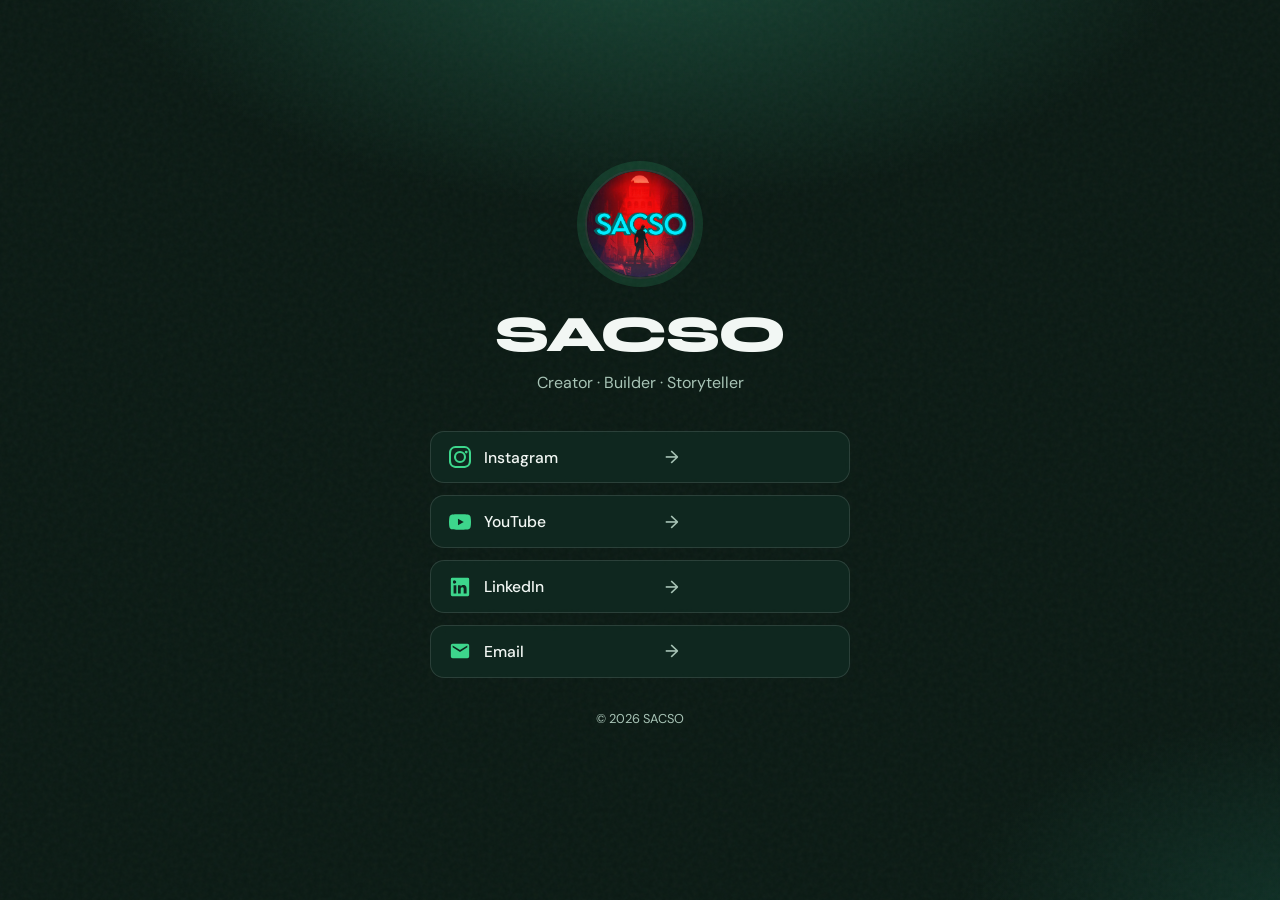
==== index.html @ a1f23314 "Initial commit" ====
<!DOCTYPE html>
<html lang="en">
<head>
  <meta charset="UTF-8" />
  <meta name="viewport" content="width=device-width, initial-scale=1.0, viewport-fit=cover" />
  <meta name="theme-color" content="#0b1a14" />
  <meta name="mobile-web-app-capable" content="yes" />
  <meta name="apple-mobile-web-app-status-bar-style" content="black-translucent" />
  <meta name="description" content="SACSO — official home. Connect on social media." />
  <title>SACSO</title>
  <link rel="icon" href="image/circle%20logo.png" type="image/png" />
  <link rel="apple-touch-icon" href="image/circle%20logo.png" />
  <link rel="preconnect" href="https://fonts.googleapis.com" />
  <link rel="preconnect" href="https://fonts.gstatic.com" crossorigin />
  <link href="https://fonts.googleapis.com/css2?family=Syne:wght@600;700;800&family=DM+Sans:wght@400;500&display=swap" rel="stylesheet" />
  <style>
    :root {
      --bg-deep: #0b1a14;
      --accent: #3dd68c;
      --accent-soft: rgba(61, 214, 140, 0.15);
      --text: #f2f7f4;
      --muted: #a8c4b6;
      --line: rgba(242, 247, 244, 0.12);
      --page-pad-x: clamp(1rem, 4vw, 1.5rem);
      --page-pad-y: clamp(1.25rem, 5vh, 2.5rem);
      --safe-top: env(safe-area-inset-top, 0px);
      --safe-bottom: env(safe-area-inset-bottom, 0px);
      --safe-left: env(safe-area-inset-left, 0px);
      --safe-right: env(safe-area-inset-right, 0px);
    }

    * {
      margin: 0;
      padding: 0;
      box-sizing: border-box;
      -webkit-tap-highlight-color: transparent;
    }

    html {
      -webkit-text-size-adjust: 100%;
      text-size-adjust: 100%;
    }

    body {
      min-height: 100vh;
      min-height: 100dvh;
      font-family: "DM Sans", sans-serif;
      color: var(--text);
      background:
        radial-gradient(ellipse 80% 60% at 50% -10%, #1a4d3a 0%, transparent 55%),
        radial-gradient(ellipse 50% 40% at 100% 100%, #0f2e24 0%, transparent 50%),
        var(--bg-deep);
      background-attachment: fixed;
      display: flex;
      align-items: center;
      justify-content: center;
      padding:
        calc(var(--page-pad-y) + var(--safe-top))
        calc(var(--page-pad-x) + var(--safe-right))
        calc(var(--page-pad-y) + var(--safe-bottom))
        calc(var(--page-pad-x) + var(--safe-left));
      overflow-x: hidden;
    }

    body::before {
      content: "";
      position: fixed;
      inset: 0;
      background-image: url("data:image/svg+xml,%3Csvg viewBox='0 0 200 200' xmlns='http://www.w3.org/2000/svg'%3E%3Cfilter id='n'%3E%3CfeTurbulence type='fractalNoise' baseFrequency='0.9' numOctaves='4' stitchTiles='stitch'/%3E%3C/filter%3E%3Crect width='100%25' height='100%25' filter='url(%23n)'/%3E%3C/svg%3E");
      opacity: 0.04;
      pointer-events: none;
      z-index: 0;
    }

    .page {
      position: relative;
      z-index: 1;
      width: min(420px, 100%);
      text-align: center;
    }

    .logo-wrap {
      margin-bottom: clamp(1rem, 3vw, 1.5rem);
      opacity: 0;
      animation: rise 0.8s ease forwards;
    }

    .logo {
      width: clamp(88px, 24vw, 110px);
      height: clamp(88px, 24vw, 110px);
      border-radius: 50%;
      object-fit: cover;
      border: 2px solid var(--line);
      box-shadow: 0 0 0 8px var(--accent-soft);
      transition: box-shadow 0.35s ease;
      will-change: transform;
    }

    .logo:hover {
      box-shadow: 0 0 0 12px var(--accent-soft);
    }

    .brand {
      font-family: "Syne", sans-serif;
      font-weight: 800;
      font-size: clamp(2.1rem, 9vw, 3.2rem);
      letter-spacing: -0.03em;
      line-height: 1.05;
      margin-bottom: 0.55rem;
      opacity: 0;
      animation: rise 0.8s ease 0.12s forwards;
    }

    .tagline {
      color: var(--muted);
      font-size: clamp(0.9rem, 3.5vw, 1rem);
      line-height: 1.5;
      margin-bottom: clamp(1.5rem, 4vw, 2.25rem);
      padding-inline: 0.25rem;
      opacity: 0;
      animation: rise 0.8s ease 0.22s forwards;
    }

    .links {
      display: flex;
      flex-direction: column;
      gap: clamp(0.65rem, 2vw, 0.75rem);
      width: 100%;
    }

    .link {
      display: flex;
      align-items: center;
      gap: 0.85rem;
      min-height: 52px;
      padding: 0.9rem 1.1rem;
      color: var(--text);
      text-decoration: none;
      border: 1px solid var(--line);
      border-radius: 14px;
      background: rgba(18, 53, 42, 0.45);
      backdrop-filter: blur(8px);
      -webkit-backdrop-filter: blur(8px);
      font-weight: 500;
      font-size: clamp(0.92rem, 3.6vw, 0.98rem);
      transition: border-color 0.25s ease, background 0.25s ease, transform 0.25s ease;
      opacity: 0;
      animation: rise 0.7s ease forwards;
      touch-action: manipulation;
    }

    .link:nth-child(1) { animation-delay: 0.32s; }
    .link:nth-child(2) { animation-delay: 0.4s; }
    .link:nth-child(3) { animation-delay: 0.48s; }
    .link:nth-child(4) { animation-delay: 0.56s; }

    .link:hover {
      border-color: var(--accent);
      background: rgba(61, 214, 140, 0.1);
      transform: translateY(-2px);
    }

    .link:active {
      border-color: var(--accent);
      background: rgba(61, 214, 140, 0.16);
      transform: scale(0.98);
    }

    .link:focus-visible {
      outline: 2px solid var(--accent);
      outline-offset: 3px;
    }

    .link svg {
      width: 22px;
      height: 22px;
      flex-shrink: 0;
      fill: var(--accent);
    }

    .link span {
      flex: 1;
      text-align: left;
    }

    .arrow {
      color: var(--muted);
      font-size: 1.1rem;
      transition: transform 0.25s ease, color 0.25s ease;
    }

    .link:hover .arrow {
      transform: translateX(4px);
      color: var(--accent);
    }

    .footer {
      margin-top: clamp(1.5rem, 4vw, 2rem);
      padding-bottom: 0.25rem;
      font-size: 0.8rem;
      color: var(--muted);
      opacity: 0;
      animation: rise 0.8s ease 0.85s forwards;
    }

    @keyframes rise {
      from {
        opacity: 0;
        transform: translateY(18px);
      }
      to {
        opacity: 1;
        transform: translateY(0);
      }
    }

    /* Phones & small tablets */
    @media (max-width: 480px) {
      body {
        align-items: flex-start;
        padding-top: calc(1.75rem + var(--safe-top));
      }

      .page {
        width: 100%;
        max-width: 100%;
        padding-bottom: 0.5rem;
      }

      .logo {
        box-shadow: 0 0 0 6px var(--accent-soft);
      }

      .link {
        min-height: 54px;
        padding: 1rem 1.05rem;
        border-radius: 16px;
        gap: 0.95rem;
      }

      .link svg {
        width: 24px;
        height: 24px;
      }
    }

    /* Very small screens */
    @media (max-width: 360px) {
      .brand {
        font-size: 2rem;
      }

      .link {
        padding: 0.9rem 0.95rem;
        font-size: 0.9rem;
      }
    }

    /* Short landscape phones */
    @media (max-height: 520px) and (orientation: landscape) {
      body {
        align-items: flex-start;
        padding-block: calc(1rem + var(--safe-top)) calc(1rem + var(--safe-bottom));
      }

      .logo-wrap {
        margin-bottom: 0.75rem;
      }

      .logo {
        width: 64px;
        height: 64px;
      }

      .brand {
        font-size: 1.75rem;
      }

      .tagline {
        margin-bottom: 1rem;
      }

      .links {
        display: grid;
        grid-template-columns: 1fr 1fr;
        gap: 0.55rem;
      }

      .link {
        min-height: 48px;
        padding: 0.7rem 0.85rem;
      }

      .footer {
        margin-top: 1rem;
      }
    }

    /* Touch devices: no hover stickiness, no mouse parallax needed */
    @media (hover: none) {
      .link:hover {
        transform: none;
        border-color: var(--line);
        background: rgba(18, 53, 42, 0.45);
      }

      .link:hover .arrow {
        transform: none;
        color: var(--muted);
      }

      .link:active {
        border-color: var(--accent);
        background: rgba(61, 214, 140, 0.16);
        transform: scale(0.98);
      }

      .link:active .arrow {
        color: var(--accent);
      }

      .logo:hover {
        box-shadow: 0 0 0 8px var(--accent-soft);
      }
    }

    @media (prefers-reduced-motion: reduce) {
      .logo-wrap,
      .brand,
      .tagline,
      .link,
      .footer {
        animation: none;
        opacity: 1;
      }

      .logo {
        transform: none !important;
      }

      .link:active {
        transform: none;
      }
    }
  </style>
</head>
<body>
  <main class="page">
    <div class="logo-wrap">
      <img class="logo" src="image/circle%20logo.png" alt="SACSO logo" width="110" height="110" />
    </div>

    <h1 class="brand">SACSO</h1>
    <p class="tagline">Creator · Builder · Storyteller</p>

    <nav class="links" aria-label="Social links">
      <!-- Apne real profile URLs yahan set karo -->
      <a class="link" href="https://instagram.com/" target="_blank" rel="noopener noreferrer">
        <svg viewBox="0 0 24 24" aria-hidden="true"><path d="M12 2.2c3.2 0 3.6 0 4.9.1 3.2.1 4.7 1.7 4.8 4.8.1 1.3.1 1.7.1 4.9s0 3.6-.1 4.9c-.1 3.1-1.6 4.7-4.8 4.8-1.3.1-1.7.1-4.9.1s-3.6 0-4.9-.1c-3.2-.1-4.7-1.7-4.8-4.8C2.2 15.6 2.2 15.2 2.2 12s0-3.6.1-4.9C2.4 3.9 4 2.4 7.1 2.3 8.4 2.2 8.8 2.2 12 2.2m0-2.2C8.7 0 8.3 0 7 0 3.4.1.1 3.4 0 7v10c.1 3.6 3.4 6.9 7 7h10c3.6-.1 6.9-3.4 7-7V7c-.1-3.6-3.4-6.9-7-7H12zm0 5.4a6.6 6.6 0 1 0 0 13.2 6.6 6.6 0 0 0 0-13.2zm0 10.9a4.3 4.3 0 1 1 0-8.6 4.3 4.3 0 0 1 0 8.6zm6.8-11.2a1.5 1.5 0 1 0 0 3.1 1.5 1.5 0 0 0 0-3.1z"/></svg>
        <span>Instagram</span>
        <span class="arrow" aria-hidden="true">→</span>
      </a>

      <a class="link" href="https://youtube.com/@YOUR_USERNAME" target="_blank" rel="noopener noreferrer">
        <svg viewBox="0 0 24 24" aria-hidden="true"><path d="M23.5 6.2a3 3 0 0 0-2.1-2.1C19.5 3.6 12 3.6 12 3.6s-7.5 0-9.4.5A3 3 0 0 0 .5 6.2 31.5 31.5 0 0 0 0 12a31.5 31.5 0 0 0 .5 5.8 3 3 0 0 0 2.1 2.1c1.9.5 9.4.5 9.4.5s7.5 0 9.4-.5a3 3 0 0 0 2.1-2.1A31.5 31.5 0 0 0 24 12a31.5 31.5 0 0 0-.5-5.8zM9.8 15.5v-7l6.3 3.5-6.3 3.5z"/></svg>
        <span>YouTube</span>
        <span class="arrow" aria-hidden="true">→</span>
      </a>

      <a class="link" href="https://linkedin.com/in/YOUR_USERNAME" target="_blank" rel="noopener noreferrer">
        <svg viewBox="0 0 24 24" aria-hidden="true"><path d="M20.5 2h-17A1.5 1.5 0 0 0 2 3.5v17A1.5 1.5 0 0 0 3.5 22h17a1.5 1.5 0 0 0 1.5-1.5v-17A1.5 1.5 0 0 0 20.5 2zM8 19H5v-9h3v9zM6.5 8.3A1.8 1.8 0 1 1 6.5 4.8a1.8 1.8 0 0 1 0 3.5zM19 19h-3v-4.4c0-1.1 0-2.4-1.5-2.4s-1.7 1.2-1.7 2.3V19h-3v-9h2.9v1.2h.1c.4-.8 1.4-1.5 2.8-1.5 3 0 3.6 2 3.6 4.5V19z"/></svg>
        <span>LinkedIn</span>
        <span class="arrow" aria-hidden="true">→</span>
      </a>

      <a class="link" href="mailto:hello@sacso.dev">
        <svg viewBox="0 0 24 24" aria-hidden="true"><path d="M20 4H4a2 2 0 0 0-2 2v12a2 2 0 0 0 2 2h16a2 2 0 0 0 2-2V6a2 2 0 0 0-2-2zm0 4-8 5L4 8V6l8 5 8-5v2z"/></svg>
        <span>Email</span>
        <span class="arrow" aria-hidden="true">→</span>
      </a>
    </nav>

    <p class="footer">© <span id="year"></span> SACSO</p>
  </main>

  <script>
    document.getElementById("year").textContent = new Date().getFullYear();

    const logo = document.querySelector(".logo");
    const reduceMotion = window.matchMedia("(prefers-reduced-motion: reduce)").matches;
    const canHover = window.matchMedia("(hover: hover) and (pointer: fine)").matches;

    // Parallax only on desktop mouse — phones pe skip
    if (!reduceMotion && canHover && logo) {
      document.addEventListener("mousemove", (e) => {
        const x = (e.clientX / window.innerWidth - 0.5) * 8;
        const y = (e.clientY / window.innerHeight - 0.5) * 8;
        logo.style.transform = `translate(${x}px, ${y}px)`;
      });
    }
  </script>
</body>
</html>
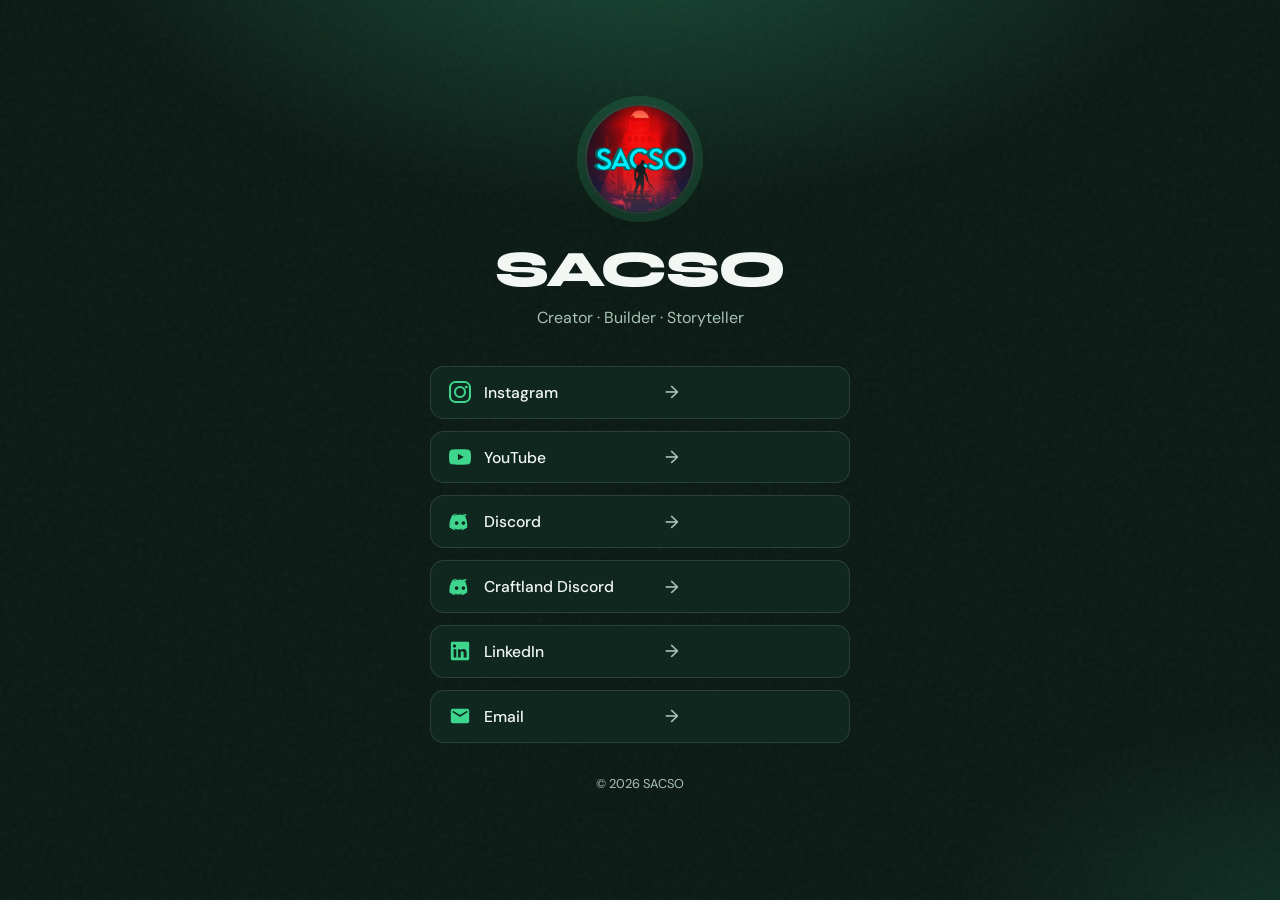
==== commit 4a6eba0b: "Update index.html" ====
--- a/index.html
+++ b/index.html
@@ -153,6 +153,9 @@
     .link:nth-child(2) { animation-delay: 0.4s; }
     .link:nth-child(3) { animation-delay: 0.48s; }
     .link:nth-child(4) { animation-delay: 0.56s; }
+    .link:nth-child(5) { animation-delay: 0.64s; }
+    .link:nth-child(6) { animation-delay: 0.72s; }
+    .link:nth-child(7) { animation-delay: 0.8s; }
 
     .link:hover {
       border-color: var(--accent);
@@ -354,26 +357,37 @@
     <p class="tagline">Creator · Builder · Storyteller</p>
 
     <nav class="links" aria-label="Social links">
-      <!-- Apne real profile URLs yahan set karo -->
-      <a class="link" href="https://instagram.com/" target="_blank" rel="noopener noreferrer">
+      <a class="link" href="https://www.instagram.com/iamsacso" target="_blank" rel="noopener noreferrer">
         <svg viewBox="0 0 24 24" aria-hidden="true"><path d="M12 2.2c3.2 0 3.6 0 4.9.1 3.2.1 4.7 1.7 4.8 4.8.1 1.3.1 1.7.1 4.9s0 3.6-.1 4.9c-.1 3.1-1.6 4.7-4.8 4.8-1.3.1-1.7.1-4.9.1s-3.6 0-4.9-.1c-3.2-.1-4.7-1.7-4.8-4.8C2.2 15.6 2.2 15.2 2.2 12s0-3.6.1-4.9C2.4 3.9 4 2.4 7.1 2.3 8.4 2.2 8.8 2.2 12 2.2m0-2.2C8.7 0 8.3 0 7 0 3.4.1.1 3.4 0 7v10c.1 3.6 3.4 6.9 7 7h10c3.6-.1 6.9-3.4 7-7V7c-.1-3.6-3.4-6.9-7-7H12zm0 5.4a6.6 6.6 0 1 0 0 13.2 6.6 6.6 0 0 0 0-13.2zm0 10.9a4.3 4.3 0 1 1 0-8.6 4.3 4.3 0 0 1 0 8.6zm6.8-11.2a1.5 1.5 0 1 0 0 3.1 1.5 1.5 0 0 0 0-3.1z"/></svg>
         <span>Instagram</span>
         <span class="arrow" aria-hidden="true">→</span>
       </a>
 
-      <a class="link" href="https://youtube.com/@YOUR_USERNAME" target="_blank" rel="noopener noreferrer">
+      <a class="link" href="https://youtube.com/@iamsacso" target="_blank" rel="noopener noreferrer">
         <svg viewBox="0 0 24 24" aria-hidden="true"><path d="M23.5 6.2a3 3 0 0 0-2.1-2.1C19.5 3.6 12 3.6 12 3.6s-7.5 0-9.4.5A3 3 0 0 0 .5 6.2 31.5 31.5 0 0 0 0 12a31.5 31.5 0 0 0 .5 5.8 3 3 0 0 0 2.1 2.1c1.9.5 9.4.5 9.4.5s7.5 0 9.4-.5a3 3 0 0 0 2.1-2.1A31.5 31.5 0 0 0 24 12a31.5 31.5 0 0 0-.5-5.8zM9.8 15.5v-7l6.3 3.5-6.3 3.5z"/></svg>
         <span>YouTube</span>
         <span class="arrow" aria-hidden="true">→</span>
       </a>
 
-      <a class="link" href="https://linkedin.com/in/YOUR_USERNAME" target="_blank" rel="noopener noreferrer">
+      <a class="link" href="https://discord.com/invite/yCpcKwpRzX" target="_blank" rel="noopener noreferrer">
+        <svg viewBox="0 0 24 24" aria-hidden="true"><path d="M20.3 4.4A19 19 0 0 0 15.6 3l-.3.6a17.4 17.4 0 0 1 4.1 2 16.2 16.2 0 0 0-14.8 0 17.4 17.4 0 0 1 4.1-2L8.4 3a19 19 0 0 0-4.7 1.4C.9 9.1.2 13.6.5 18.1A19.2 19.2 0 0 0 6.2 21l.8-1a12.5 12.5 0 0 1-1.3-.6l.3-.2c2.7 1.3 5.7 1.3 8.4 0l.3.2c-.4.2-.9.5-1.3.6l.8 1a19.2 19.2 0 0 0 5.7-2.9c.4-4.8-.7-9.2-2.9-13.7zM8.3 15.3c-1.1 0-2-.9-2-2.1s.9-2.1 2-2.1 2 1 2 2.1-.9 2.1-2 2.1zm7.4 0c-1.1 0-2-.9-2-2.1s.9-2.1 2-2.1 2 1 2 2.1-.9 2.1-2 2.1z"/></svg>
+        <span>Discord</span>
+        <span class="arrow" aria-hidden="true">→</span>
+      </a>
+
+      <a class="link" href="https://discord.gg/CPwAHPRPwA" target="_blank" rel="noopener noreferrer">
+        <svg viewBox="0 0 24 24" aria-hidden="true"><path d="M20.3 4.4A19 19 0 0 0 15.6 3l-.3.6a17.4 17.4 0 0 1 4.1 2 16.2 16.2 0 0 0-14.8 0 17.4 17.4 0 0 1 4.1-2L8.4 3a19 19 0 0 0-4.7 1.4C.9 9.1.2 13.6.5 18.1A19.2 19.2 0 0 0 6.2 21l.8-1a12.5 12.5 0 0 1-1.3-.6l.3-.2c2.7 1.3 5.7 1.3 8.4 0l.3.2c-.4.2-.9.5-1.3.6l.8 1a19.2 19.2 0 0 0 5.7-2.9c.4-4.8-.7-9.2-2.9-13.7zM8.3 15.3c-1.1 0-2-.9-2-2.1s.9-2.1 2-2.1 2 1 2 2.1-.9 2.1-2 2.1zm7.4 0c-1.1 0-2-.9-2-2.1s.9-2.1 2-2.1 2 1 2 2.1-.9 2.1-2 2.1z"/></svg>
+        <span>Craftland Discord</span>
+        <span class="arrow" aria-hidden="true">→</span>
+      </a>
+
+      <a class="link" href="https://www.linkedin.com/in/YOUR_USERNAME" target="_blank" rel="noopener noreferrer">
         <svg viewBox="0 0 24 24" aria-hidden="true"><path d="M20.5 2h-17A1.5 1.5 0 0 0 2 3.5v17A1.5 1.5 0 0 0 3.5 22h17a1.5 1.5 0 0 0 1.5-1.5v-17A1.5 1.5 0 0 0 20.5 2zM8 19H5v-9h3v9zM6.5 8.3A1.8 1.8 0 1 1 6.5 4.8a1.8 1.8 0 0 1 0 3.5zM19 19h-3v-4.4c0-1.1 0-2.4-1.5-2.4s-1.7 1.2-1.7 2.3V19h-3v-9h2.9v1.2h.1c.4-.8 1.4-1.5 2.8-1.5 3 0 3.6 2 3.6 4.5V19z"/></svg>
         <span>LinkedIn</span>
         <span class="arrow" aria-hidden="true">→</span>
       </a>
 
-      <a class="link" href="mailto:hello@sacso.dev">
+      <a class="link" href="mailto:sacsomanyt@gmail.com">
         <svg viewBox="0 0 24 24" aria-hidden="true"><path d="M20 4H4a2 2 0 0 0-2 2v12a2 2 0 0 0 2 2h16a2 2 0 0 0 2-2V6a2 2 0 0 0-2-2zm0 4-8 5L4 8V6l8 5 8-5v2z"/></svg>
         <span>Email</span>
         <span class="arrow" aria-hidden="true">→</span>
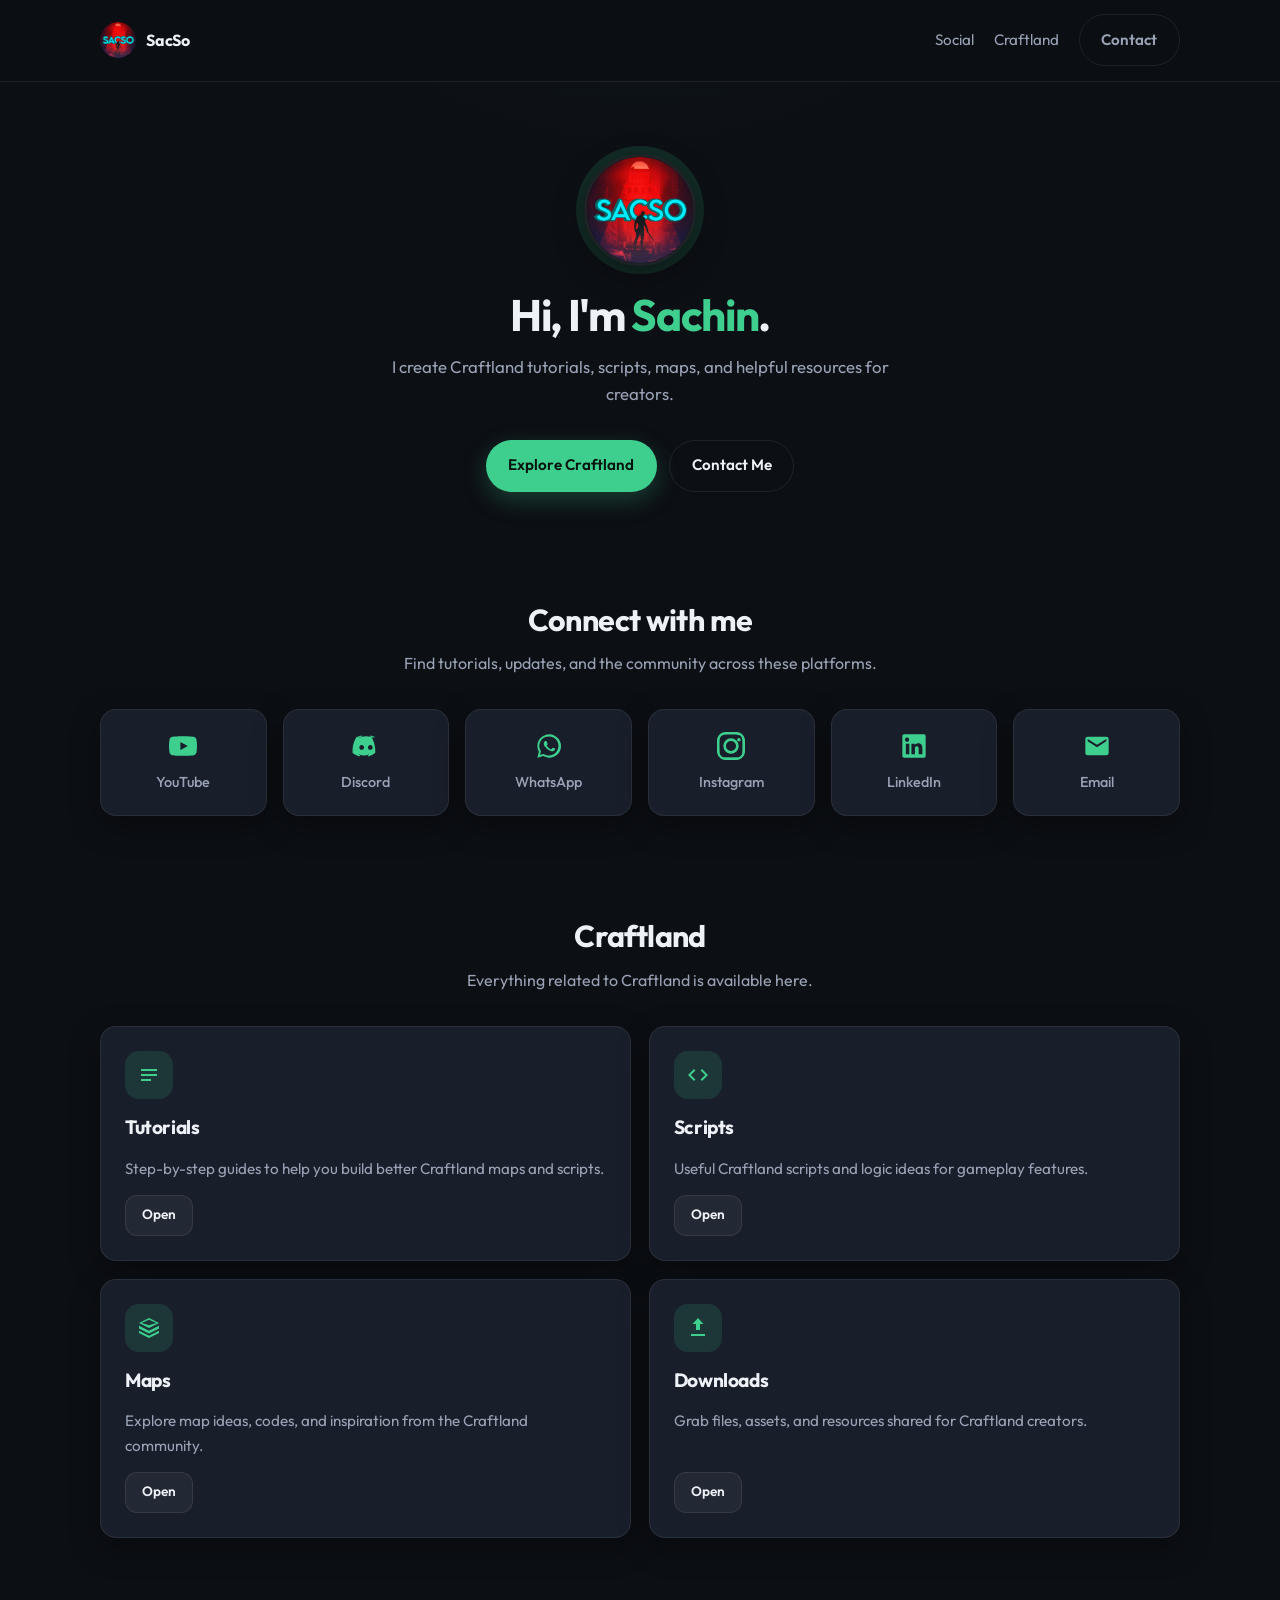
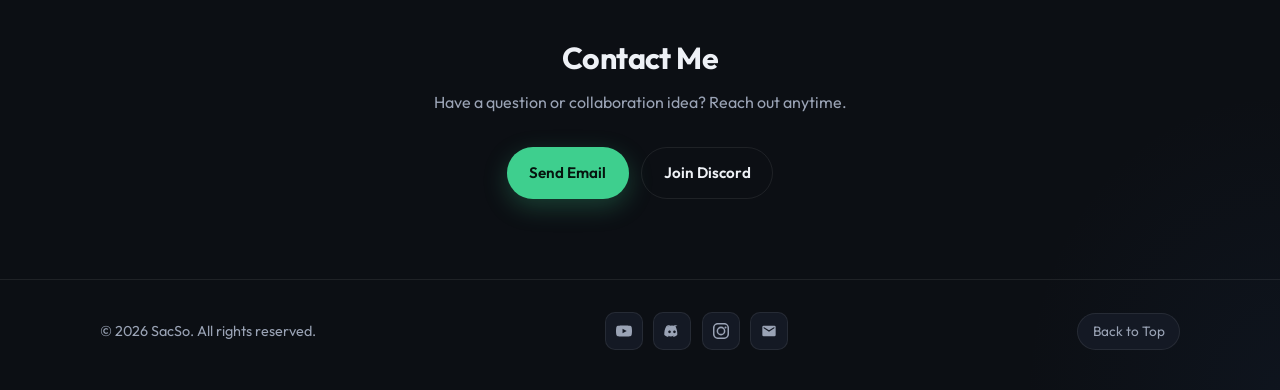
==== commit 615bb34a: "new" ====
--- a/index.html
+++ b/index.html
@@ -3,415 +3,165 @@
 <head>
   <meta charset="UTF-8" />
   <meta name="viewport" content="width=device-width, initial-scale=1.0, viewport-fit=cover" />
-  <meta name="theme-color" content="#0b1a14" />
-  <meta name="mobile-web-app-capable" content="yes" />
-  <meta name="apple-mobile-web-app-status-bar-style" content="black-translucent" />
-  <meta name="description" content="SACSO — official home. Connect on social media." />
-  <title>SACSO</title>
+  <meta name="theme-color" content="#0c0f14" />
+  <meta name="description" content="Sachin (SacSo) — Craftland tutorials, scripts, maps, and resources." />
+  <title>SacSo | Craftland Creator</title>
   <link rel="icon" href="image/circle%20logo.png" type="image/png" />
-  <link rel="apple-touch-icon" href="image/circle%20logo.png" />
   <link rel="preconnect" href="https://fonts.googleapis.com" />
   <link rel="preconnect" href="https://fonts.gstatic.com" crossorigin />
-  <link href="https://fonts.googleapis.com/css2?family=Syne:wght@600;700;800&family=DM+Sans:wght@400;500&display=swap" rel="stylesheet" />
-  <style>
-    :root {
-      --bg-deep: #0b1a14;
-      --accent: #3dd68c;
-      --accent-soft: rgba(61, 214, 140, 0.15);
-      --text: #f2f7f4;
-      --muted: #a8c4b6;
-      --line: rgba(242, 247, 244, 0.12);
-      --page-pad-x: clamp(1rem, 4vw, 1.5rem);
-      --page-pad-y: clamp(1.25rem, 5vh, 2.5rem);
-      --safe-top: env(safe-area-inset-top, 0px);
-      --safe-bottom: env(safe-area-inset-bottom, 0px);
-      --safe-left: env(safe-area-inset-left, 0px);
-      --safe-right: env(safe-area-inset-right, 0px);
-    }
-
-    * {
-      margin: 0;
-      padding: 0;
-      box-sizing: border-box;
-      -webkit-tap-highlight-color: transparent;
-    }
-
-    html {
-      -webkit-text-size-adjust: 100%;
-      text-size-adjust: 100%;
-    }
-
-    body {
-      min-height: 100vh;
-      min-height: 100dvh;
-      font-family: "DM Sans", sans-serif;
-      color: var(--text);
-      background:
-        radial-gradient(ellipse 80% 60% at 50% -10%, #1a4d3a 0%, transparent 55%),
-        radial-gradient(ellipse 50% 40% at 100% 100%, #0f2e24 0%, transparent 50%),
-        var(--bg-deep);
-      background-attachment: fixed;
-      display: flex;
-      align-items: center;
-      justify-content: center;
-      padding:
-        calc(var(--page-pad-y) + var(--safe-top))
-        calc(var(--page-pad-x) + var(--safe-right))
-        calc(var(--page-pad-y) + var(--safe-bottom))
-        calc(var(--page-pad-x) + var(--safe-left));
-      overflow-x: hidden;
-    }
-
-    body::before {
-      content: "";
-      position: fixed;
-      inset: 0;
-      background-image: url("data:image/svg+xml,%3Csvg viewBox='0 0 200 200' xmlns='http://www.w3.org/2000/svg'%3E%3Cfilter id='n'%3E%3CfeTurbulence type='fractalNoise' baseFrequency='0.9' numOctaves='4' stitchTiles='stitch'/%3E%3C/filter%3E%3Crect width='100%25' height='100%25' filter='url(%23n)'/%3E%3C/svg%3E");
-      opacity: 0.04;
-      pointer-events: none;
-      z-index: 0;
-    }
-
-    .page {
-      position: relative;
-      z-index: 1;
-      width: min(420px, 100%);
-      text-align: center;
-    }
-
-    .logo-wrap {
-      margin-bottom: clamp(1rem, 3vw, 1.5rem);
-      opacity: 0;
-      animation: rise 0.8s ease forwards;
-    }
-
-    .logo {
-      width: clamp(88px, 24vw, 110px);
-      height: clamp(88px, 24vw, 110px);
-      border-radius: 50%;
-      object-fit: cover;
-      border: 2px solid var(--line);
-      box-shadow: 0 0 0 8px var(--accent-soft);
-      transition: box-shadow 0.35s ease;
-      will-change: transform;
-    }
-
-    .logo:hover {
-      box-shadow: 0 0 0 12px var(--accent-soft);
-    }
-
-    .brand {
-      font-family: "Syne", sans-serif;
-      font-weight: 800;
-      font-size: clamp(2.1rem, 9vw, 3.2rem);
-      letter-spacing: -0.03em;
-      line-height: 1.05;
-      margin-bottom: 0.55rem;
-      opacity: 0;
-      animation: rise 0.8s ease 0.12s forwards;
-    }
-
-    .tagline {
-      color: var(--muted);
-      font-size: clamp(0.9rem, 3.5vw, 1rem);
-      line-height: 1.5;
-      margin-bottom: clamp(1.5rem, 4vw, 2.25rem);
-      padding-inline: 0.25rem;
-      opacity: 0;
-      animation: rise 0.8s ease 0.22s forwards;
-    }
-
-    .links {
-      display: flex;
-      flex-direction: column;
-      gap: clamp(0.65rem, 2vw, 0.75rem);
-      width: 100%;
-    }
-
-    .link {
-      display: flex;
-      align-items: center;
-      gap: 0.85rem;
-      min-height: 52px;
-      padding: 0.9rem 1.1rem;
-      color: var(--text);
-      text-decoration: none;
-      border: 1px solid var(--line);
-      border-radius: 14px;
-      background: rgba(18, 53, 42, 0.45);
-      backdrop-filter: blur(8px);
-      -webkit-backdrop-filter: blur(8px);
-      font-weight: 500;
-      font-size: clamp(0.92rem, 3.6vw, 0.98rem);
-      transition: border-color 0.25s ease, background 0.25s ease, transform 0.25s ease;
-      opacity: 0;
-      animation: rise 0.7s ease forwards;
-      touch-action: manipulation;
-    }
-
-    .link:nth-child(1) { animation-delay: 0.32s; }
-    .link:nth-child(2) { animation-delay: 0.4s; }
-    .link:nth-child(3) { animation-delay: 0.48s; }
-    .link:nth-child(4) { animation-delay: 0.56s; }
-    .link:nth-child(5) { animation-delay: 0.64s; }
-    .link:nth-child(6) { animation-delay: 0.72s; }
-    .link:nth-child(7) { animation-delay: 0.8s; }
-
-    .link:hover {
-      border-color: var(--accent);
-      background: rgba(61, 214, 140, 0.1);
-      transform: translateY(-2px);
-    }
-
-    .link:active {
-      border-color: var(--accent);
-      background: rgba(61, 214, 140, 0.16);
-      transform: scale(0.98);
-    }
-
-    .link:focus-visible {
-      outline: 2px solid var(--accent);
-      outline-offset: 3px;
-    }
-
-    .link svg {
-      width: 22px;
-      height: 22px;
-      flex-shrink: 0;
-      fill: var(--accent);
-    }
-
-    .link span {
-      flex: 1;
-      text-align: left;
-    }
-
-    .arrow {
-      color: var(--muted);
-      font-size: 1.1rem;
-      transition: transform 0.25s ease, color 0.25s ease;
-    }
-
-    .link:hover .arrow {
-      transform: translateX(4px);
-      color: var(--accent);
-    }
-
-    .footer {
-      margin-top: clamp(1.5rem, 4vw, 2rem);
-      padding-bottom: 0.25rem;
-      font-size: 0.8rem;
-      color: var(--muted);
-      opacity: 0;
-      animation: rise 0.8s ease 0.85s forwards;
-    }
-
-    @keyframes rise {
-      from {
-        opacity: 0;
-        transform: translateY(18px);
-      }
-      to {
-        opacity: 1;
-        transform: translateY(0);
-      }
-    }
-
-    /* Phones & small tablets */
-    @media (max-width: 480px) {
-      body {
-        align-items: flex-start;
-        padding-top: calc(1.75rem + var(--safe-top));
-      }
-
-      .page {
-        width: 100%;
-        max-width: 100%;
-        padding-bottom: 0.5rem;
-      }
-
-      .logo {
-        box-shadow: 0 0 0 6px var(--accent-soft);
-      }
-
-      .link {
-        min-height: 54px;
-        padding: 1rem 1.05rem;
-        border-radius: 16px;
-        gap: 0.95rem;
-      }
-
-      .link svg {
-        width: 24px;
-        height: 24px;
-      }
-    }
-
-    /* Very small screens */
-    @media (max-width: 360px) {
-      .brand {
-        font-size: 2rem;
-      }
-
-      .link {
-        padding: 0.9rem 0.95rem;
-        font-size: 0.9rem;
-      }
-    }
-
-    /* Short landscape phones */
-    @media (max-height: 520px) and (orientation: landscape) {
-      body {
-        align-items: flex-start;
-        padding-block: calc(1rem + var(--safe-top)) calc(1rem + var(--safe-bottom));
-      }
-
-      .logo-wrap {
-        margin-bottom: 0.75rem;
-      }
-
-      .logo {
-        width: 64px;
-        height: 64px;
-      }
-
-      .brand {
-        font-size: 1.75rem;
-      }
-
-      .tagline {
-        margin-bottom: 1rem;
-      }
-
-      .links {
-        display: grid;
-        grid-template-columns: 1fr 1fr;
-        gap: 0.55rem;
-      }
-
-      .link {
-        min-height: 48px;
-        padding: 0.7rem 0.85rem;
-      }
-
-      .footer {
-        margin-top: 1rem;
-      }
-    }
-
-    /* Touch devices: no hover stickiness, no mouse parallax needed */
-    @media (hover: none) {
-      .link:hover {
-        transform: none;
-        border-color: var(--line);
-        background: rgba(18, 53, 42, 0.45);
-      }
-
-      .link:hover .arrow {
-        transform: none;
-        color: var(--muted);
-      }
-
-      .link:active {
-        border-color: var(--accent);
-        background: rgba(61, 214, 140, 0.16);
-        transform: scale(0.98);
-      }
-
-      .link:active .arrow {
-        color: var(--accent);
-      }
-
-      .logo:hover {
-        box-shadow: 0 0 0 8px var(--accent-soft);
-      }
-    }
-
-    @media (prefers-reduced-motion: reduce) {
-      .logo-wrap,
-      .brand,
-      .tagline,
-      .link,
-      .footer {
-        animation: none;
-        opacity: 1;
-      }
-
-      .logo {
-        transform: none !important;
-      }
-
-      .link:active {
-        transform: none;
-      }
-    }
-  </style>
+  <link href="https://fonts.googleapis.com/css2?family=Outfit:wght@400;500;600;700&display=swap" rel="stylesheet" />
+  <link rel="stylesheet" href="style.css" />
 </head>
 <body>
-  <main class="page">
-    <div class="logo-wrap">
-      <img class="logo" src="image/circle%20logo.png" alt="SACSO logo" width="110" height="110" />
+  <header class="site-header">
+    <div class="container nav">
+      <a class="nav-brand" href="index.html">
+        <img src="image/circle%20logo.png" alt="SacSo logo" width="36" height="36" />
+        SacSo
+      </a>
+      <nav class="nav-links" aria-label="Main">
+        <a href="#social">Social</a>
+        <a href="#craftland">Craftland</a>
+        <a class="nav-cta btn btn-ghost" href="#contact">Contact</a>
+      </nav>
     </div>
+  </header>
 
-    <h1 class="brand">SACSO</h1>
-    <p class="tagline">Creator · Builder · Storyteller</p>
+  <main>
+    <section class="hero container">
+      <img
+        class="hero-avatar"
+        src="image/circle%20logo.png"
+        alt="Sachin profile"
+        width="112"
+        height="112"
+      />
+      <h1>Hi, I'm <span>Sachin</span>.</h1>
+      <p class="hero-intro">
+        I create Craftland tutorials, scripts, maps, and helpful resources for creators.
+      </p>
+      <div class="hero-actions">
+        <a class="btn btn-primary" href="#craftland">Explore Craftland</a>
+        <a class="btn btn-ghost" href="#contact">Contact Me</a>
+      </div>
+    </section>
 
-    <nav class="links" aria-label="Social links">
-      <a class="link" href="https://www.instagram.com/iamsacso" target="_blank" rel="noopener noreferrer">
-        <svg viewBox="0 0 24 24" aria-hidden="true"><path d="M12 2.2c3.2 0 3.6 0 4.9.1 3.2.1 4.7 1.7 4.8 4.8.1 1.3.1 1.7.1 4.9s0 3.6-.1 4.9c-.1 3.1-1.6 4.7-4.8 4.8-1.3.1-1.7.1-4.9.1s-3.6 0-4.9-.1c-3.2-.1-4.7-1.7-4.8-4.8C2.2 15.6 2.2 15.2 2.2 12s0-3.6.1-4.9C2.4 3.9 4 2.4 7.1 2.3 8.4 2.2 8.8 2.2 12 2.2m0-2.2C8.7 0 8.3 0 7 0 3.4.1.1 3.4 0 7v10c.1 3.6 3.4 6.9 7 7h10c3.6-.1 6.9-3.4 7-7V7c-.1-3.6-3.4-6.9-7-7H12zm0 5.4a6.6 6.6 0 1 0 0 13.2 6.6 6.6 0 0 0 0-13.2zm0 10.9a4.3 4.3 0 1 1 0-8.6 4.3 4.3 0 0 1 0 8.6zm6.8-11.2a1.5 1.5 0 1 0 0 3.1 1.5 1.5 0 0 0 0-3.1z"/></svg>
-        <span>Instagram</span>
-        <span class="arrow" aria-hidden="true">→</span>
-      </a>
+    <section class="section" id="social">
+      <div class="container">
+        <div class="section-header">
+          <h2>Connect with me</h2>
+          <p>Find tutorials, updates, and the community across these platforms.</p>
+        </div>
+        <div class="social-grid">
+          <a class="social-card" href="https://youtube.com/@iamsacso" target="_blank" rel="noopener noreferrer">
+            <svg viewBox="0 0 24 24" aria-hidden="true"><path d="M23.5 6.2a3 3 0 0 0-2.1-2.1C19.5 3.6 12 3.6 12 3.6s-7.5 0-9.4.5A3 3 0 0 0 .5 6.2 31.5 31.5 0 0 0 0 12a31.5 31.5 0 0 0 .5 5.8 3 3 0 0 0 2.1 2.1c1.9.5 9.4.5 9.4.5s7.5 0 9.4-.5a3 3 0 0 0 2.1-2.1A31.5 31.5 0 0 0 24 12a31.5 31.5 0 0 0-.5-5.8zM9.8 15.5v-7l6.3 3.5-6.3 3.5z"/></svg>
+            <span>YouTube</span>
+          </a>
+          <a class="social-card" href="https://discord.com/invite/yCpcKwpRzX" target="_blank" rel="noopener noreferrer">
+            <svg viewBox="0 0 24 24" aria-hidden="true"><path d="M20.3 4.4A19 19 0 0 0 15.6 3l-.3.6a17.4 17.4 0 0 1 4.1 2 16.2 16.2 0 0 0-14.8 0 17.4 17.4 0 0 1 4.1-2L8.4 3a19 19 0 0 0-4.7 1.4C.9 9.1.2 13.6.5 18.1A19.2 19.2 0 0 0 6.2 21l.8-1a12.5 12.5 0 0 1-1.3-.6l.3-.2c2.7 1.3 5.7 1.3 8.4 0l.3.2c-.4.2-.9.5-1.3.6l.8 1a19.2 19.2 0 0 0 5.7-2.9c.4-4.8-.7-9.2-2.9-13.7zM8.3 15.3c-1.1 0-2-.9-2-2.1s.9-2.1 2-2.1 2 1 2 2.1-.9 2.1-2 2.1zm7.4 0c-1.1 0-2-.9-2-2.1s.9-2.1 2-2.1 2 1 2 2.1-.9 2.1-2 2.1z"/></svg>
+            <span>Discord</span>
+          </a>
+          <a class="social-card" href="https://www.whatsapp.com/channel/0029Va52VjJ7tkjB2gpk4F2D" target="_blank" rel="noopener noreferrer">
+            <svg viewBox="0 0 24 24" aria-hidden="true"><path d="M17.5 14.4c-.3-.1-1.6-.8-1.8-.9-.3-.1-.4-.1-.6.1s-.7.9-.8 1c-.2.1-.3.2-.6.1-1.5-.7-2.5-1.3-3.5-3-.2-.4.2-.4.6-1.2.1-.1 0-.3 0-.4l-.8-1.9c-.2-.5-.4-.4-.6-.4h-.5c-.2 0-.4.1-.6.3-.2.2-.8.8-.8 1.9s.8 2.2.9 2.3c.1.2 1.7 2.6 4.1 3.6.6.2 1 .4 1.4.5.6.2 1.1.2 1.5.1.5-.1 1.5-.6 1.7-1.2.2-.6.2-1.1.1-1.2-.1 0-.3-.1-.6-.2zM12 2a10 10 0 0 0-8.7 14.9L2 22l5.2-1.4A10 10 0 1 0 12 2zm0 18.2c-1.5 0-3-.4-4.3-1.2l-.3-.2-3.1.8.8-3-.2-.3A8.2 8.2 0 1 1 12 20.2z"/></svg>
+            <span>WhatsApp</span>
+          </a>
+          <a class="social-card" href="https://www.instagram.com/iamsacso" target="_blank" rel="noopener noreferrer">
+            <svg viewBox="0 0 24 24" aria-hidden="true"><path d="M12 2.2c3.2 0 3.6 0 4.9.1 3.2.1 4.7 1.7 4.8 4.8.1 1.3.1 1.7.1 4.9s0 3.6-.1 4.9c-.1 3.1-1.6 4.7-4.8 4.8-1.3.1-1.7.1-4.9.1s-3.6 0-4.9-.1c-3.2-.1-4.7-1.7-4.8-4.8C2.2 15.6 2.2 15.2 2.2 12s0-3.6.1-4.9C2.4 3.9 4 2.4 7.1 2.3 8.4 2.2 8.8 2.2 12 2.2m0-2.2C8.7 0 8.3 0 7 0 3.4.1.1 3.4 0 7v10c.1 3.6 3.4 6.9 7 7h10c3.6-.1 6.9-3.4 7-7V7c-.1-3.6-3.4-6.9-7-7H12zm0 5.4a6.6 6.6 0 1 0 0 13.2 6.6 6.6 0 0 0 0-13.2zm0 10.9a4.3 4.3 0 1 1 0-8.6 4.3 4.3 0 0 1 0 8.6zm6.8-11.2a1.5 1.5 0 1 0 0 3.1 1.5 1.5 0 0 0 0-3.1z"/></svg>
+            <span>Instagram</span>
+          </a>
+          <a class="social-card" href="https://www.linkedin.com/in/YOUR_USERNAME" target="_blank" rel="noopener noreferrer">
+            <svg viewBox="0 0 24 24" aria-hidden="true"><path d="M20.5 2h-17A1.5 1.5 0 0 0 2 3.5v17A1.5 1.5 0 0 0 3.5 22h17a1.5 1.5 0 0 0 1.5-1.5v-17A1.5 1.5 0 0 0 20.5 2zM8 19H5v-9h3v9zM6.5 8.3A1.8 1.8 0 1 1 6.5 4.8a1.8 1.8 0 0 1 0 3.5zM19 19h-3v-4.4c0-1.1 0-2.4-1.5-2.4s-1.7 1.2-1.7 2.3V19h-3v-9h2.9v1.2h.1c.4-.8 1.4-1.5 2.8-1.5 3 0 3.6 2 3.6 4.5V19z"/></svg>
+            <span>LinkedIn</span>
+          </a>
+          <a class="social-card" href="mailto:sacsomanyt@gmail.com">
+            <svg viewBox="0 0 24 24" aria-hidden="true"><path d="M20 4H4a2 2 0 0 0-2 2v12a2 2 0 0 0 2 2h16a2 2 0 0 0 2-2V6a2 2 0 0 0-2-2zm0 4-8 5L4 8V6l8 5 8-5v2z"/></svg>
+            <span>Email</span>
+          </a>
+        </div>
+      </div>
+    </section>
 
-      <a class="link" href="https://youtube.com/@iamsacso" target="_blank" rel="noopener noreferrer">
-        <svg viewBox="0 0 24 24" aria-hidden="true"><path d="M23.5 6.2a3 3 0 0 0-2.1-2.1C19.5 3.6 12 3.6 12 3.6s-7.5 0-9.4.5A3 3 0 0 0 .5 6.2 31.5 31.5 0 0 0 0 12a31.5 31.5 0 0 0 .5 5.8 3 3 0 0 0 2.1 2.1c1.9.5 9.4.5 9.4.5s7.5 0 9.4-.5a3 3 0 0 0 2.1-2.1A31.5 31.5 0 0 0 24 12a31.5 31.5 0 0 0-.5-5.8zM9.8 15.5v-7l6.3 3.5-6.3 3.5z"/></svg>
-        <span>YouTube</span>
-        <span class="arrow" aria-hidden="true">→</span>
-      </a>
+    <section class="section" id="craftland">
+      <div class="container">
+        <div class="section-header">
+          <h2>Craftland</h2>
+          <p>Everything related to Craftland is available here.</p>
+        </div>
+        <div class="craftland-grid">
+          <article class="feature-card">
+            <div class="feature-icon" aria-hidden="true">
+              <svg viewBox="0 0 24 24"><path d="M4 6h16v2H4V6zm0 5h16v2H4v-2zm0 5h10v2H4v-2z"/></svg>
+            </div>
+            <h3>Tutorials</h3>
+            <p>Step-by-step guides to help you build better Craftland maps and scripts.</p>
+            <a class="btn" href="tutorials.html">Open</a>
+          </article>
 
-      <a class="link" href="https://discord.com/invite/yCpcKwpRzX" target="_blank" rel="noopener noreferrer">
-        <svg viewBox="0 0 24 24" aria-hidden="true"><path d="M20.3 4.4A19 19 0 0 0 15.6 3l-.3.6a17.4 17.4 0 0 1 4.1 2 16.2 16.2 0 0 0-14.8 0 17.4 17.4 0 0 1 4.1-2L8.4 3a19 19 0 0 0-4.7 1.4C.9 9.1.2 13.6.5 18.1A19.2 19.2 0 0 0 6.2 21l.8-1a12.5 12.5 0 0 1-1.3-.6l.3-.2c2.7 1.3 5.7 1.3 8.4 0l.3.2c-.4.2-.9.5-1.3.6l.8 1a19.2 19.2 0 0 0 5.7-2.9c.4-4.8-.7-9.2-2.9-13.7zM8.3 15.3c-1.1 0-2-.9-2-2.1s.9-2.1 2-2.1 2 1 2 2.1-.9 2.1-2 2.1zm7.4 0c-1.1 0-2-.9-2-2.1s.9-2.1 2-2.1 2 1 2 2.1-.9 2.1-2 2.1z"/></svg>
-        <span>Discord</span>
-        <span class="arrow" aria-hidden="true">→</span>
-      </a>
+          <article class="feature-card">
+            <div class="feature-icon" aria-hidden="true">
+              <svg viewBox="0 0 24 24"><path d="M9.4 16.6 4.8 12l4.6-4.6L8 6l-6 6 6 6 1.4-1.4zm5.2 0L19.2 12l-4.6-4.6L16 6l6 6-6 6-1.4-1.4z"/></svg>
+            </div>
+            <h3>Scripts</h3>
+            <p>Useful Craftland scripts and logic ideas for gameplay features.</p>
+            <a class="btn" href="scripts.html">Open</a>
+          </article>
 
-      <a class="link" href="https://discord.gg/CPwAHPRPwA" target="_blank" rel="noopener noreferrer">
-        <svg viewBox="0 0 24 24" aria-hidden="true"><path d="M20.3 4.4A19 19 0 0 0 15.6 3l-.3.6a17.4 17.4 0 0 1 4.1 2 16.2 16.2 0 0 0-14.8 0 17.4 17.4 0 0 1 4.1-2L8.4 3a19 19 0 0 0-4.7 1.4C.9 9.1.2 13.6.5 18.1A19.2 19.2 0 0 0 6.2 21l.8-1a12.5 12.5 0 0 1-1.3-.6l.3-.2c2.7 1.3 5.7 1.3 8.4 0l.3.2c-.4.2-.9.5-1.3.6l.8 1a19.2 19.2 0 0 0 5.7-2.9c.4-4.8-.7-9.2-2.9-13.7zM8.3 15.3c-1.1 0-2-.9-2-2.1s.9-2.1 2-2.1 2 1 2 2.1-.9 2.1-2 2.1zm7.4 0c-1.1 0-2-.9-2-2.1s.9-2.1 2-2.1 2 1 2 2.1-.9 2.1-2 2.1z"/></svg>
-        <span>Craftland Discord</span>
-        <span class="arrow" aria-hidden="true">→</span>
-      </a>
+          <article class="feature-card">
+            <div class="feature-icon" aria-hidden="true">
+              <svg viewBox="0 0 24 24"><path d="M12 2 2 7l10 5 10-5-10-5zm0 7.2L4.5 7 12 3.8 19.5 7 12 9.2zM2 17l10 5 10-5v-2.2l-10 5-10-5V17z"/><path d="M2 12.4 12 17.4l10-5V9.8l-10 5-10-5v2.6z"/></svg>
+            </div>
+            <h3>Maps</h3>
+            <p>Explore map ideas, codes, and inspiration from the Craftland community.</p>
+            <a class="btn" href="maps.html">Open</a>
+          </article>
 
-      <a class="link" href="https://www.linkedin.com/in/YOUR_USERNAME" target="_blank" rel="noopener noreferrer">
-        <svg viewBox="0 0 24 24" aria-hidden="true"><path d="M20.5 2h-17A1.5 1.5 0 0 0 2 3.5v17A1.5 1.5 0 0 0 3.5 22h17a1.5 1.5 0 0 0 1.5-1.5v-17A1.5 1.5 0 0 0 20.5 2zM8 19H5v-9h3v9zM6.5 8.3A1.8 1.8 0 1 1 6.5 4.8a1.8 1.8 0 0 1 0 3.5zM19 19h-3v-4.4c0-1.1 0-2.4-1.5-2.4s-1.7 1.2-1.7 2.3V19h-3v-9h2.9v1.2h.1c.4-.8 1.4-1.5 2.8-1.5 3 0 3.6 2 3.6 4.5V19z"/></svg>
-        <span>LinkedIn</span>
-        <span class="arrow" aria-hidden="true">→</span>
-      </a>
+          <article class="feature-card">
+            <div class="feature-icon" aria-hidden="true">
+              <svg viewBox="0 0 24 24"><path d="M5 20h14v-2H5v2zm7-18-5.5 6h3.5v6h4v-6h3.5L12 2z"/></svg>
+            </div>
+            <h3>Downloads</h3>
+            <p>Grab files, assets, and resources shared for Craftland creators.</p>
+            <a class="btn" href="downloads.html">Open</a>
+          </article>
+        </div>
+      </div>
+    </section>
 
-      <a class="link" href="mailto:sacsomanyt@gmail.com">
-        <svg viewBox="0 0 24 24" aria-hidden="true"><path d="M20 4H4a2 2 0 0 0-2 2v12a2 2 0 0 0 2 2h16a2 2 0 0 0 2-2V6a2 2 0 0 0-2-2zm0 4-8 5L4 8V6l8 5 8-5v2z"/></svg>
-        <span>Email</span>
-        <span class="arrow" aria-hidden="true">→</span>
-      </a>
-    </nav>
-
-    <p class="footer">© <span id="year"></span> SACSO</p>
+    <section class="section" id="contact">
+      <div class="container" style="text-align: center;">
+        <div class="section-header">
+          <h2>Contact Me</h2>
+          <p>Have a question or collaboration idea? Reach out anytime.</p>
+        </div>
+        <div class="hero-actions">
+          <a class="btn btn-primary" href="mailto:sacsomanyt@gmail.com">Send Email</a>
+          <a class="btn btn-ghost" href="https://discord.com/invite/yCpcKwpRzX" target="_blank" rel="noopener noreferrer">Join Discord</a>
+        </div>
+      </div>
+    </section>
   </main>
 
-  <script>
-    document.getElementById("year").textContent = new Date().getFullYear();
+  <footer class="site-footer">
+    <div class="container footer-inner">
+      <p class="footer-copy">© <span id="year"></span> SacSo. All rights reserved.</p>
+      <div class="footer-social" aria-label="Footer social links">
+        <a href="https://youtube.com/@iamsacso" target="_blank" rel="noopener noreferrer" aria-label="YouTube">
+          <svg viewBox="0 0 24 24"><path d="M23.5 6.2a3 3 0 0 0-2.1-2.1C19.5 3.6 12 3.6 12 3.6s-7.5 0-9.4.5A3 3 0 0 0 .5 6.2 31.5 31.5 0 0 0 0 12a31.5 31.5 0 0 0 .5 5.8 3 3 0 0 0 2.1 2.1c1.9.5 9.4.5 9.4.5s7.5 0 9.4-.5a3 3 0 0 0 2.1-2.1A31.5 31.5 0 0 0 24 12a31.5 31.5 0 0 0-.5-5.8zM9.8 15.5v-7l6.3 3.5-6.3 3.5z"/></svg>
+        </a>
+        <a href="https://discord.com/invite/yCpcKwpRzX" target="_blank" rel="noopener noreferrer" aria-label="Discord">
+          <svg viewBox="0 0 24 24"><path d="M20.3 4.4A19 19 0 0 0 15.6 3l-.3.6a17.4 17.4 0 0 1 4.1 2 16.2 16.2 0 0 0-14.8 0 17.4 17.4 0 0 1 4.1-2L8.4 3a19 19 0 0 0-4.7 1.4C.9 9.1.2 13.6.5 18.1A19.2 19.2 0 0 0 6.2 21l.8-1a12.5 12.5 0 0 1-1.3-.6l.3-.2c2.7 1.3 5.7 1.3 8.4 0l.3.2c-.4.2-.9.5-1.3.6l.8 1a19.2 19.2 0 0 0 5.7-2.9c.4-4.8-.7-9.2-2.9-13.7zM8.3 15.3c-1.1 0-2-.9-2-2.1s.9-2.1 2-2.1 2 1 2 2.1-.9 2.1-2 2.1zm7.4 0c-1.1 0-2-.9-2-2.1s.9-2.1 2-2.1 2 1 2 2.1-.9 2.1-2 2.1z"/></svg>
+        </a>
+        <a href="https://www.instagram.com/iamsacso" target="_blank" rel="noopener noreferrer" aria-label="Instagram">
+          <svg viewBox="0 0 24 24"><path d="M12 2.2c3.2 0 3.6 0 4.9.1 3.2.1 4.7 1.7 4.8 4.8.1 1.3.1 1.7.1 4.9s0 3.6-.1 4.9c-.1 3.1-1.6 4.7-4.8 4.8-1.3.1-1.7.1-4.9.1s-3.6 0-4.9-.1c-3.2-.1-4.7-1.7-4.8-4.8C2.2 15.6 2.2 15.2 2.2 12s0-3.6.1-4.9C2.4 3.9 4 2.4 7.1 2.3 8.4 2.2 8.8 2.2 12 2.2m0-2.2C8.7 0 8.3 0 7 0 3.4.1.1 3.4 0 7v10c.1 3.6 3.4 6.9 7 7h10c3.6-.1 6.9-3.4 7-7V7c-.1-3.6-3.4-6.9-7-7H12zm0 5.4a6.6 6.6 0 1 0 0 13.2 6.6 6.6 0 0 0 0-13.2zm0 10.9a4.3 4.3 0 1 1 0-8.6 4.3 4.3 0 0 1 0 8.6zm6.8-11.2a1.5 1.5 0 1 0 0 3.1 1.5 1.5 0 0 0 0-3.1z"/></svg>
+        </a>
+        <a href="mailto:sacsomanyt@gmail.com" aria-label="Email">
+          <svg viewBox="0 0 24 24"><path d="M20 4H4a2 2 0 0 0-2 2v12a2 2 0 0 0 2 2h16a2 2 0 0 0 2-2V6a2 2 0 0 0-2-2zm0 4-8 5L4 8V6l8 5 8-5v2z"/></svg>
+        </a>
+      </div>
+      <button class="back-top" id="back-top" type="button">Back to Top</button>
+    </div>
+  </footer>
 
-    const logo = document.querySelector(".logo");
-    const reduceMotion = window.matchMedia("(prefers-reduced-motion: reduce)").matches;
-    const canHover = window.matchMedia("(hover: hover) and (pointer: fine)").matches;
-
-    // Parallax only on desktop mouse — phones pe skip
-    if (!reduceMotion && canHover && logo) {
-      document.addEventListener("mousemove", (e) => {
-        const x = (e.clientX / window.innerWidth - 0.5) * 8;
-        const y = (e.clientY / window.innerHeight - 0.5) * 8;
-        logo.style.transform = `translate(${x}px, ${y}px)`;
-      });
-    }
-  </script>
+  <script src="main.js"></script>
 </body>
 </html>
--- a/style.css
+++ b/style.css
@@ -0,0 +1,496 @@
+:root {
+  --bg: #0c0f14;
+  --bg-raised: #141924;
+  --bg-card: #181e2a;
+  --border: rgba(255, 255, 255, 0.08);
+  --text: #eef1f6;
+  --muted: #9aa3b5;
+  --accent: #3ecf8e;
+  --accent-dim: rgba(62, 207, 142, 0.14);
+  --shadow: 0 10px 30px rgba(0, 0, 0, 0.35);
+  --radius: 16px;
+  --radius-sm: 12px;
+  --max: 1080px;
+  --font: "Outfit", system-ui, sans-serif;
+}
+
+*,
+*::before,
+*::after {
+  box-sizing: border-box;
+  margin: 0;
+  padding: 0;
+}
+
+html {
+  scroll-behavior: smooth;
+  -webkit-text-size-adjust: 100%;
+}
+
+body {
+  font-family: var(--font);
+  background: var(--bg);
+  color: var(--text);
+  line-height: 1.6;
+  min-height: 100vh;
+  background-image:
+    radial-gradient(ellipse 70% 50% at 50% -20%, rgba(62, 207, 142, 0.08), transparent 60%),
+    radial-gradient(ellipse 40% 30% at 100% 100%, rgba(40, 80, 140, 0.08), transparent 50%);
+}
+
+img {
+  max-width: 100%;
+  display: block;
+}
+
+a {
+  color: inherit;
+  text-decoration: none;
+}
+
+ul {
+  list-style: none;
+}
+
+.container {
+  width: min(var(--max), calc(100% - 2rem));
+  margin-inline: auto;
+}
+
+/* Header */
+.site-header {
+  position: sticky;
+  top: 0;
+  z-index: 50;
+  backdrop-filter: blur(12px);
+  background: rgba(12, 15, 20, 0.8);
+  border-bottom: 1px solid var(--border);
+}
+
+.nav {
+  display: flex;
+  align-items: center;
+  justify-content: space-between;
+  padding: 0.9rem 0;
+  gap: 1rem;
+}
+
+.nav-brand {
+  display: flex;
+  align-items: center;
+  gap: 0.65rem;
+  font-weight: 700;
+  letter-spacing: -0.02em;
+}
+
+.nav-brand img {
+  width: 36px;
+  height: 36px;
+  border-radius: 50%;
+  object-fit: cover;
+}
+
+.nav-links {
+  display: flex;
+  align-items: center;
+  gap: 1.25rem;
+}
+
+.nav-links a {
+  color: var(--muted);
+  font-size: 0.95rem;
+  transition: color 0.2s ease;
+}
+
+.nav-links a:hover {
+  color: var(--text);
+}
+
+/* Hero */
+.hero {
+  padding: 4.5rem 0 3.5rem;
+  text-align: center;
+}
+
+.hero-avatar {
+  width: 112px;
+  height: 112px;
+  margin: 0 auto 1.5rem;
+  border-radius: 50%;
+  object-fit: cover;
+  border: 3px solid var(--border);
+  box-shadow: var(--shadow), 0 0 0 8px var(--accent-dim);
+}
+
+.hero h1 {
+  font-size: clamp(2rem, 5vw, 2.75rem);
+  font-weight: 700;
+  letter-spacing: -0.03em;
+  line-height: 1.15;
+  margin-bottom: 0.85rem;
+}
+
+.hero h1 span {
+  color: var(--accent);
+}
+
+.hero-intro {
+  max-width: 34rem;
+  margin: 0 auto 2rem;
+  color: var(--muted);
+  font-size: 1.05rem;
+}
+
+.hero-actions {
+  display: flex;
+  flex-wrap: wrap;
+  justify-content: center;
+  gap: 0.75rem;
+}
+
+.btn {
+  display: inline-flex;
+  align-items: center;
+  justify-content: center;
+  gap: 0.4rem;
+  padding: 0.8rem 1.35rem;
+  border-radius: 999px;
+  font-weight: 600;
+  font-size: 0.95rem;
+  border: 1px solid transparent;
+  transition: transform 0.2s ease, background 0.2s ease, border-color 0.2s ease, box-shadow 0.2s ease;
+  cursor: pointer;
+}
+
+.btn:hover {
+  transform: translateY(-2px);
+}
+
+.btn-primary {
+  background: var(--accent);
+  color: #06140e;
+  box-shadow: 0 8px 24px rgba(62, 207, 142, 0.25);
+}
+
+.btn-primary:hover {
+  box-shadow: 0 12px 28px rgba(62, 207, 142, 0.35);
+}
+
+.btn-ghost {
+  background: transparent;
+  color: var(--text);
+  border-color: var(--border);
+}
+
+.btn-ghost:hover {
+  border-color: rgba(255, 255, 255, 0.2);
+  background: rgba(255, 255, 255, 0.04);
+}
+
+/* Sections */
+.section {
+  padding: 3rem 0;
+}
+
+.section-header {
+  text-align: center;
+  margin-bottom: 2rem;
+}
+
+.section-header h2 {
+  font-size: clamp(1.5rem, 3vw, 1.9rem);
+  letter-spacing: -0.02em;
+  margin-bottom: 0.45rem;
+}
+
+.section-header p {
+  color: var(--muted);
+  max-width: 32rem;
+  margin-inline: auto;
+}
+
+/* Social cards */
+.social-grid {
+  display: grid;
+  grid-template-columns: repeat(auto-fit, minmax(150px, 1fr));
+  gap: 1rem;
+}
+
+.social-card {
+  display: flex;
+  flex-direction: column;
+  align-items: center;
+  gap: 0.7rem;
+  padding: 1.35rem 1rem;
+  background: var(--bg-card);
+  border: 1px solid var(--border);
+  border-radius: var(--radius);
+  box-shadow: var(--shadow);
+  transition: transform 0.2s ease, border-color 0.2s ease, background 0.2s ease;
+}
+
+.social-card:hover {
+  transform: translateY(-4px);
+  border-color: rgba(62, 207, 142, 0.35);
+  background: #1b2332;
+}
+
+.social-card svg {
+  width: 28px;
+  height: 28px;
+  fill: var(--accent);
+}
+
+.social-card span {
+  font-size: 0.9rem;
+  font-weight: 500;
+  color: var(--muted);
+}
+
+.social-card:hover span {
+  color: var(--text);
+}
+
+/* Craftland cards */
+.craftland-grid {
+  display: grid;
+  grid-template-columns: repeat(2, 1fr);
+  gap: 1.1rem;
+}
+
+.feature-card {
+  display: flex;
+  flex-direction: column;
+  gap: 0.85rem;
+  padding: 1.5rem;
+  background: var(--bg-card);
+  border: 1px solid var(--border);
+  border-radius: var(--radius);
+  box-shadow: var(--shadow);
+  transition: transform 0.2s ease, border-color 0.2s ease;
+  min-height: 100%;
+}
+
+.feature-card:hover {
+  transform: translateY(-4px);
+  border-color: rgba(62, 207, 142, 0.4);
+}
+
+.feature-icon {
+  width: 48px;
+  height: 48px;
+  display: grid;
+  place-items: center;
+  border-radius: 14px;
+  background: var(--accent-dim);
+  color: var(--accent);
+}
+
+.feature-icon svg {
+  width: 24px;
+  height: 24px;
+  fill: currentColor;
+}
+
+.feature-card h3 {
+  font-size: 1.2rem;
+  letter-spacing: -0.02em;
+}
+
+.feature-card p {
+  color: var(--muted);
+  font-size: 0.95rem;
+  flex: 1;
+}
+
+.feature-card .btn {
+  align-self: flex-start;
+  padding: 0.55rem 1rem;
+  font-size: 0.85rem;
+  border-radius: var(--radius-sm);
+  background: rgba(255, 255, 255, 0.05);
+  border: 1px solid var(--border);
+  color: var(--text);
+}
+
+.feature-card:hover .btn {
+  background: var(--accent);
+  border-color: var(--accent);
+  color: #06140e;
+}
+
+/* Inner pages */
+.page-hero {
+  padding: 3.5rem 0 2rem;
+  text-align: center;
+}
+
+.page-hero h1 {
+  font-size: clamp(1.8rem, 4vw, 2.4rem);
+  letter-spacing: -0.03em;
+  margin-bottom: 0.6rem;
+}
+
+.page-hero p {
+  color: var(--muted);
+  max-width: 36rem;
+  margin-inline: auto;
+}
+
+.content-box {
+  background: var(--bg-card);
+  border: 1px solid var(--border);
+  border-radius: var(--radius);
+  padding: 1.75rem;
+  box-shadow: var(--shadow);
+  margin-bottom: 3rem;
+}
+
+.content-box h2 {
+  font-size: 1.15rem;
+  margin-bottom: 0.75rem;
+}
+
+.content-box p,
+.content-box li {
+  color: var(--muted);
+}
+
+.content-box ul {
+  display: grid;
+  gap: 0.55rem;
+  margin-top: 1rem;
+}
+
+.content-box li {
+  padding-left: 1.1rem;
+  position: relative;
+}
+
+.content-box li::before {
+  content: "";
+  position: absolute;
+  left: 0;
+  top: 0.55em;
+  width: 6px;
+  height: 6px;
+  border-radius: 50%;
+  background: var(--accent);
+}
+
+/* Footer */
+.site-footer {
+  border-top: 1px solid var(--border);
+  padding: 2rem 0 2.5rem;
+  margin-top: 2rem;
+}
+
+.footer-inner {
+  display: flex;
+  flex-wrap: wrap;
+  align-items: center;
+  justify-content: space-between;
+  gap: 1rem;
+}
+
+.footer-copy {
+  color: var(--muted);
+  font-size: 0.9rem;
+}
+
+.footer-social {
+  display: flex;
+  gap: 0.65rem;
+}
+
+.footer-social a {
+  width: 38px;
+  height: 38px;
+  display: grid;
+  place-items: center;
+  border-radius: 10px;
+  background: var(--bg-raised);
+  border: 1px solid var(--border);
+  transition: border-color 0.2s ease, transform 0.2s ease;
+}
+
+.footer-social a:hover {
+  border-color: var(--accent);
+  transform: translateY(-2px);
+}
+
+.footer-social svg {
+  width: 16px;
+  height: 16px;
+  fill: var(--muted);
+}
+
+.footer-social a:hover svg {
+  fill: var(--accent);
+}
+
+.back-top {
+  border: 1px solid var(--border);
+  background: var(--bg-raised);
+  color: var(--muted);
+  padding: 0.55rem 0.9rem;
+  border-radius: 999px;
+  font-size: 0.85rem;
+  font-family: inherit;
+  cursor: pointer;
+  transition: color 0.2s ease, border-color 0.2s ease;
+}
+
+.back-top:hover {
+  color: var(--text);
+  border-color: rgba(255, 255, 255, 0.25);
+}
+
+/* Responsive */
+@media (max-width: 720px) {
+  .nav-links {
+    gap: 0.85rem;
+  }
+
+  .nav-links a:not(.nav-cta) {
+    display: none;
+  }
+
+  .hero {
+    padding: 3rem 0 2.5rem;
+  }
+
+  .craftland-grid {
+    grid-template-columns: 1fr;
+  }
+
+  .footer-inner {
+    flex-direction: column;
+    text-align: center;
+  }
+}
+
+@media (max-width: 420px) {
+  .social-grid {
+    grid-template-columns: repeat(2, 1fr);
+  }
+}
+
+@media (prefers-reduced-motion: reduce) {
+  html {
+    scroll-behavior: auto;
+  }
+
+  .btn,
+  .social-card,
+  .feature-card,
+  .footer-social a {
+    transition: none;
+  }
+
+  .btn:hover,
+  .social-card:hover,
+  .feature-card:hover {
+    transform: none;
+  }
+}
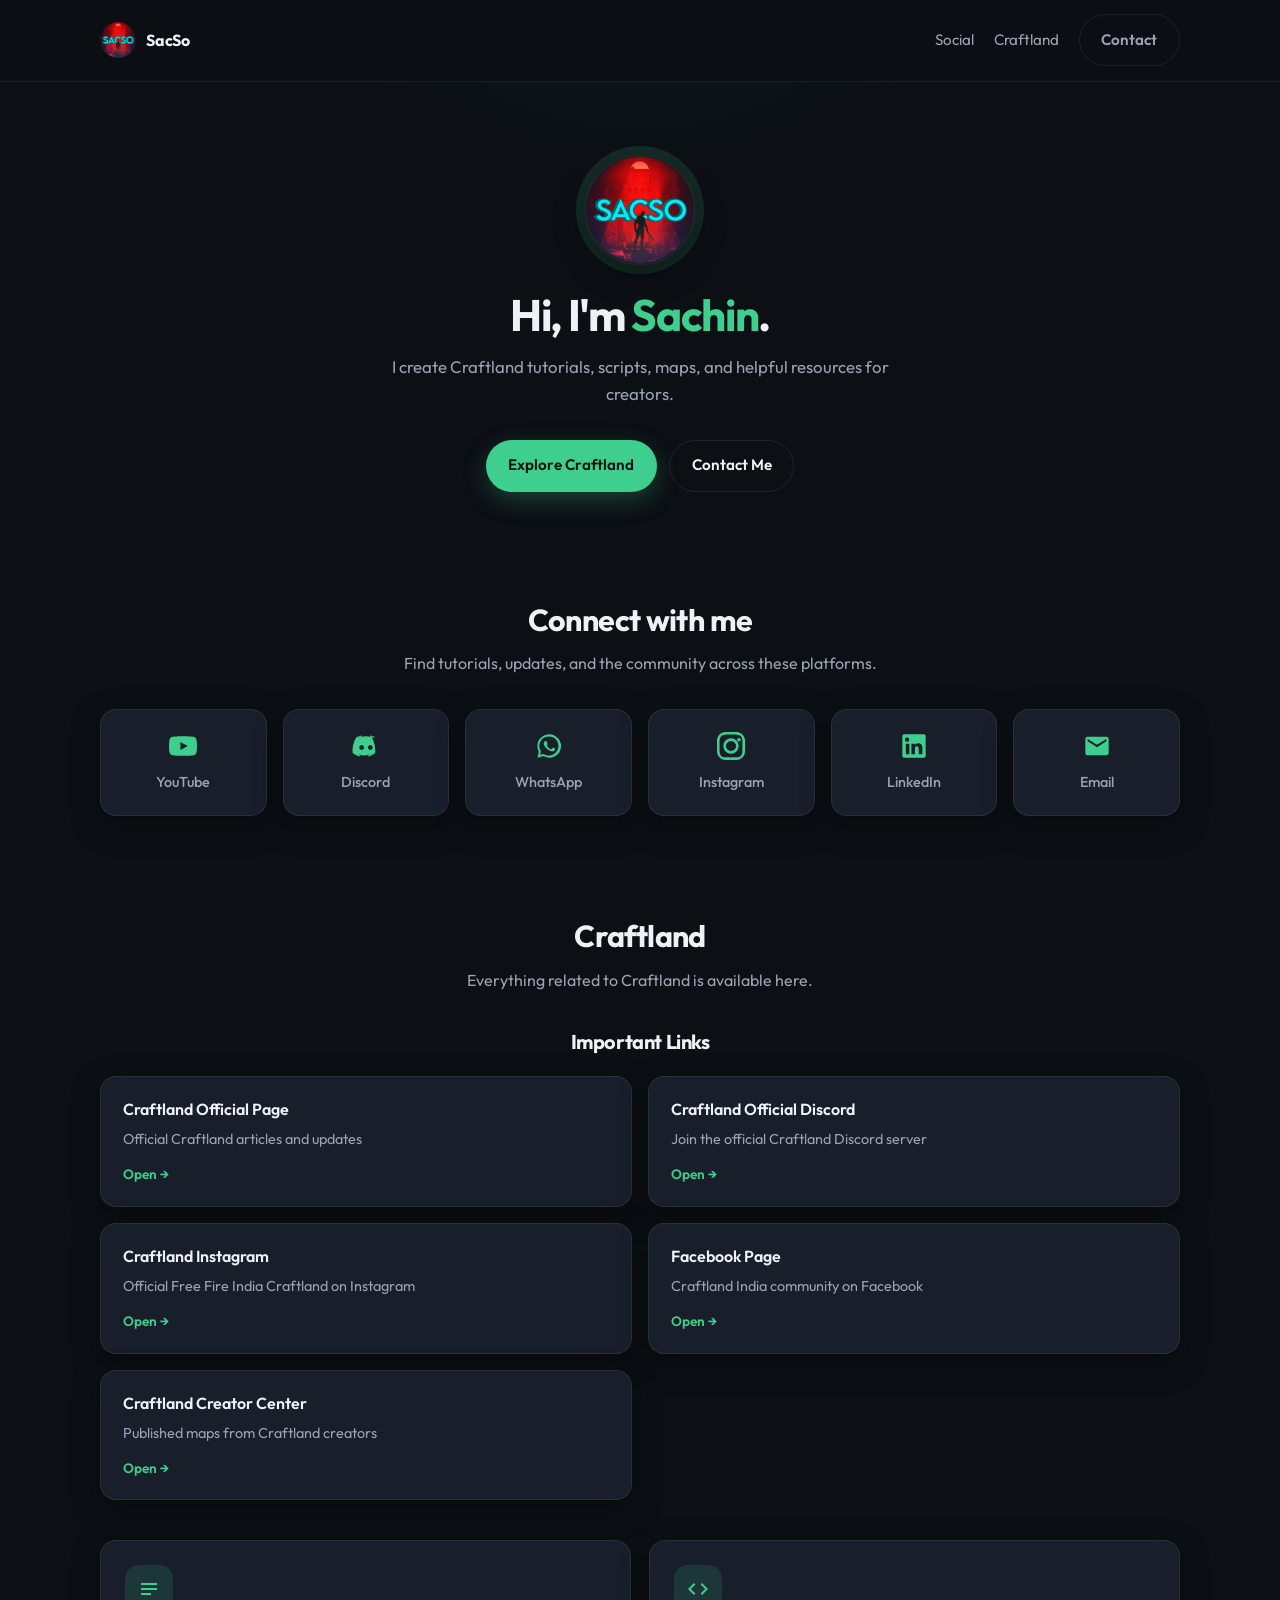
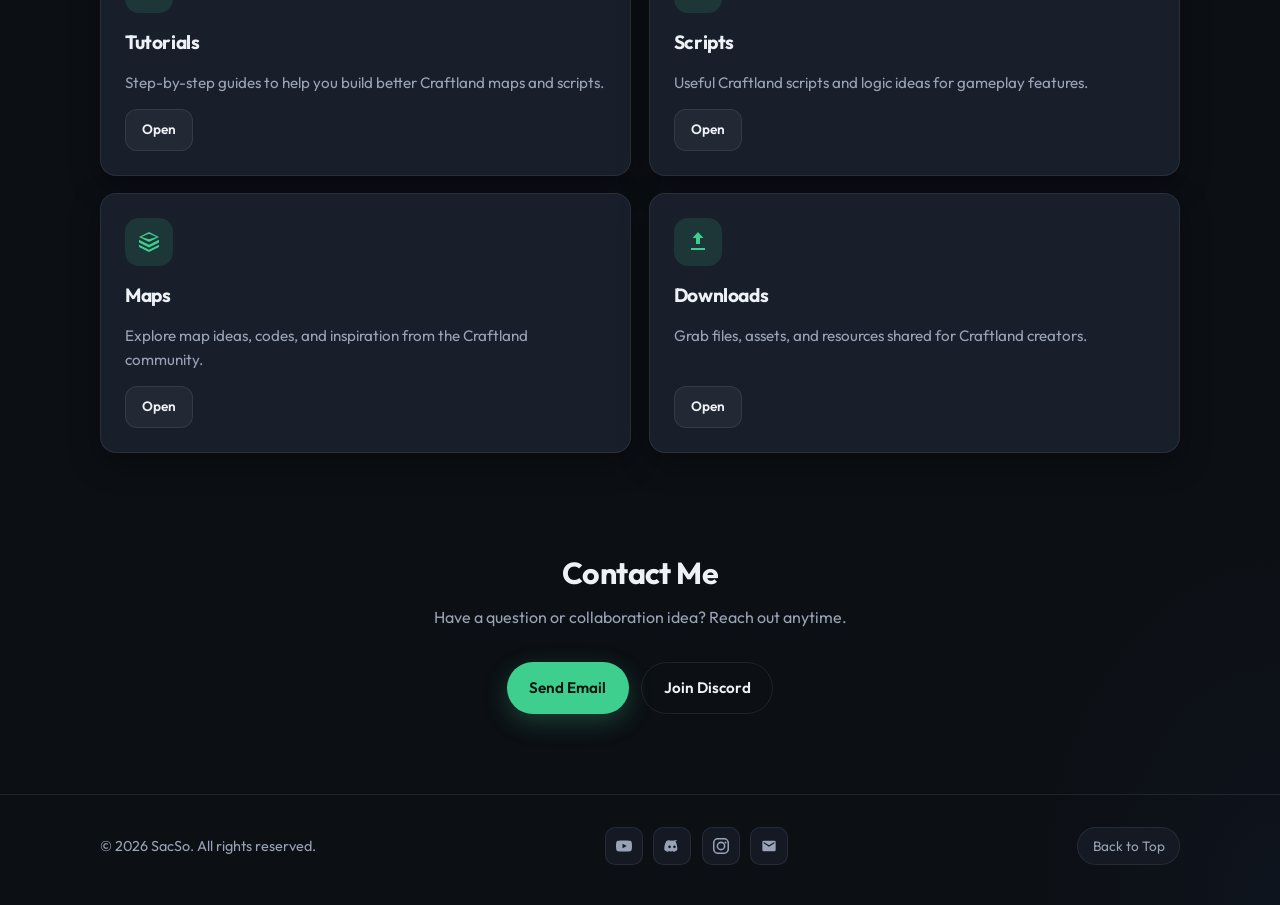
==== commit 000a650b: "craftland link" ====
--- a/index.html
+++ b/index.html
@@ -57,11 +57,11 @@
             <svg viewBox="0 0 24 24" aria-hidden="true"><path d="M23.5 6.2a3 3 0 0 0-2.1-2.1C19.5 3.6 12 3.6 12 3.6s-7.5 0-9.4.5A3 3 0 0 0 .5 6.2 31.5 31.5 0 0 0 0 12a31.5 31.5 0 0 0 .5 5.8 3 3 0 0 0 2.1 2.1c1.9.5 9.4.5 9.4.5s7.5 0 9.4-.5a3 3 0 0 0 2.1-2.1A31.5 31.5 0 0 0 24 12a31.5 31.5 0 0 0-.5-5.8zM9.8 15.5v-7l6.3 3.5-6.3 3.5z"/></svg>
             <span>YouTube</span>
           </a>
-          <a class="social-card" href="https://discord.com/invite/yCpcKwpRzX" target="_blank" rel="noopener noreferrer">
+          <a class="social-card" href="https://discord.gg/WEeC9bfNwJ" target="_blank" rel="noopener noreferrer">
             <svg viewBox="0 0 24 24" aria-hidden="true"><path d="M20.3 4.4A19 19 0 0 0 15.6 3l-.3.6a17.4 17.4 0 0 1 4.1 2 16.2 16.2 0 0 0-14.8 0 17.4 17.4 0 0 1 4.1-2L8.4 3a19 19 0 0 0-4.7 1.4C.9 9.1.2 13.6.5 18.1A19.2 19.2 0 0 0 6.2 21l.8-1a12.5 12.5 0 0 1-1.3-.6l.3-.2c2.7 1.3 5.7 1.3 8.4 0l.3.2c-.4.2-.9.5-1.3.6l.8 1a19.2 19.2 0 0 0 5.7-2.9c.4-4.8-.7-9.2-2.9-13.7zM8.3 15.3c-1.1 0-2-.9-2-2.1s.9-2.1 2-2.1 2 1 2 2.1-.9 2.1-2 2.1zm7.4 0c-1.1 0-2-.9-2-2.1s.9-2.1 2-2.1 2 1 2 2.1-.9 2.1-2 2.1z"/></svg>
             <span>Discord</span>
           </a>
-          <a class="social-card" href="https://www.whatsapp.com/channel/0029Va52VjJ7tkjB2gpk4F2D" target="_blank" rel="noopener noreferrer">
+          <a class="social-card" href="https://whatsapp.com/channel/0029Va52VjJ7tkjB2gpk4F2D" target="_blank" rel="noopener noreferrer">
             <svg viewBox="0 0 24 24" aria-hidden="true"><path d="M17.5 14.4c-.3-.1-1.6-.8-1.8-.9-.3-.1-.4-.1-.6.1s-.7.9-.8 1c-.2.1-.3.2-.6.1-1.5-.7-2.5-1.3-3.5-3-.2-.4.2-.4.6-1.2.1-.1 0-.3 0-.4l-.8-1.9c-.2-.5-.4-.4-.6-.4h-.5c-.2 0-.4.1-.6.3-.2.2-.8.8-.8 1.9s.8 2.2.9 2.3c.1.2 1.7 2.6 4.1 3.6.6.2 1 .4 1.4.5.6.2 1.1.2 1.5.1.5-.1 1.5-.6 1.7-1.2.2-.6.2-1.1.1-1.2-.1 0-.3-.1-.6-.2zM12 2a10 10 0 0 0-8.7 14.9L2 22l5.2-1.4A10 10 0 1 0 12 2zm0 18.2c-1.5 0-3-.4-4.3-1.2l-.3-.2-3.1.8.8-3-.2-.3A8.2 8.2 0 1 1 12 20.2z"/></svg>
             <span>WhatsApp</span>
           </a>
@@ -69,7 +69,7 @@
             <svg viewBox="0 0 24 24" aria-hidden="true"><path d="M12 2.2c3.2 0 3.6 0 4.9.1 3.2.1 4.7 1.7 4.8 4.8.1 1.3.1 1.7.1 4.9s0 3.6-.1 4.9c-.1 3.1-1.6 4.7-4.8 4.8-1.3.1-1.7.1-4.9.1s-3.6 0-4.9-.1c-3.2-.1-4.7-1.7-4.8-4.8C2.2 15.6 2.2 15.2 2.2 12s0-3.6.1-4.9C2.4 3.9 4 2.4 7.1 2.3 8.4 2.2 8.8 2.2 12 2.2m0-2.2C8.7 0 8.3 0 7 0 3.4.1.1 3.4 0 7v10c.1 3.6 3.4 6.9 7 7h10c3.6-.1 6.9-3.4 7-7V7c-.1-3.6-3.4-6.9-7-7H12zm0 5.4a6.6 6.6 0 1 0 0 13.2 6.6 6.6 0 0 0 0-13.2zm0 10.9a4.3 4.3 0 1 1 0-8.6 4.3 4.3 0 0 1 0 8.6zm6.8-11.2a1.5 1.5 0 1 0 0 3.1 1.5 1.5 0 0 0 0-3.1z"/></svg>
             <span>Instagram</span>
           </a>
-          <a class="social-card" href="https://www.linkedin.com/in/YOUR_USERNAME" target="_blank" rel="noopener noreferrer">
+          <a class="social-card" href="https://www.linkedin.com/in/sachin-kumar-71197a166" target="_blank" rel="noopener noreferrer">
             <svg viewBox="0 0 24 24" aria-hidden="true"><path d="M20.5 2h-17A1.5 1.5 0 0 0 2 3.5v17A1.5 1.5 0 0 0 3.5 22h17a1.5 1.5 0 0 0 1.5-1.5v-17A1.5 1.5 0 0 0 20.5 2zM8 19H5v-9h3v9zM6.5 8.3A1.8 1.8 0 1 1 6.5 4.8a1.8 1.8 0 0 1 0 3.5zM19 19h-3v-4.4c0-1.1 0-2.4-1.5-2.4s-1.7 1.2-1.7 2.3V19h-3v-9h2.9v1.2h.1c.4-.8 1.4-1.5 2.8-1.5 3 0 3.6 2 3.6 4.5V19z"/></svg>
             <span>LinkedIn</span>
           </a>
@@ -87,6 +87,63 @@
           <h2>Craftland</h2>
           <p>Everything related to Craftland is available here.</p>
         </div>
+
+        <div class="important-links">
+          <h3 class="important-title">Important Links</h3>
+          <div class="important-grid">
+            <a
+              class="important-card"
+              href="https://ffcraftland.garena.com/en/article/96"
+              target="_blank"
+              rel="noopener noreferrer"
+            >
+              <span class="important-label">Craftland Official Page</span>
+              <span class="important-desc">Official Craftland articles and updates</span>
+              <span class="important-action">Open →</span>
+            </a>
+            <a
+              class="important-card"
+              href="https://discord.com/invite/xjup9J2uyF"
+              target="_blank"
+              rel="noopener noreferrer"
+            >
+              <span class="important-label">Craftland Official Discord</span>
+              <span class="important-desc">Join the official Craftland Discord server</span>
+              <span class="important-action">Open →</span>
+            </a>
+            <a
+              class="important-card"
+              href="https://www.instagram.com/freefireindiacraftland"
+              target="_blank"
+              rel="noopener noreferrer"
+            >
+              <span class="important-label">Craftland Instagram</span>
+              <span class="important-desc">Official Free Fire India Craftland on Instagram</span>
+              <span class="important-action">Open →</span>
+            </a>
+            <a
+              class="important-card"
+              href="https://www.facebook.com/groups/craftlandindia"
+              target="_blank"
+              rel="noopener noreferrer"
+            >
+              <span class="important-label">Facebook Page</span>
+              <span class="important-desc">Craftland India community on Facebook</span>
+              <span class="important-action">Open →</span>
+            </a>
+            <a
+              class="important-card"
+              href="https://craftland.garena.com/en/projects"
+              target="_blank"
+              rel="noopener noreferrer"
+            >
+              <span class="important-label">Craftland Creator Center</span>
+              <span class="important-desc">Published maps from Craftland creators</span>
+              <span class="important-action">Open →</span>
+            </a>
+          </div>
+        </div>
+
         <div class="craftland-grid">
           <article class="feature-card">
             <div class="feature-icon" aria-hidden="true">
@@ -135,7 +192,7 @@
         </div>
         <div class="hero-actions">
           <a class="btn btn-primary" href="mailto:sacsomanyt@gmail.com">Send Email</a>
-          <a class="btn btn-ghost" href="https://discord.com/invite/yCpcKwpRzX" target="_blank" rel="noopener noreferrer">Join Discord</a>
+          <a class="btn btn-ghost" href="https://discord.gg/WEeC9bfNwJ" target="_blank" rel="noopener noreferrer">Join Discord</a>
         </div>
       </div>
     </section>
@@ -148,7 +205,7 @@
         <a href="https://youtube.com/@iamsacso" target="_blank" rel="noopener noreferrer" aria-label="YouTube">
           <svg viewBox="0 0 24 24"><path d="M23.5 6.2a3 3 0 0 0-2.1-2.1C19.5 3.6 12 3.6 12 3.6s-7.5 0-9.4.5A3 3 0 0 0 .5 6.2 31.5 31.5 0 0 0 0 12a31.5 31.5 0 0 0 .5 5.8 3 3 0 0 0 2.1 2.1c1.9.5 9.4.5 9.4.5s7.5 0 9.4-.5a3 3 0 0 0 2.1-2.1A31.5 31.5 0 0 0 24 12a31.5 31.5 0 0 0-.5-5.8zM9.8 15.5v-7l6.3 3.5-6.3 3.5z"/></svg>
         </a>
-        <a href="https://discord.com/invite/yCpcKwpRzX" target="_blank" rel="noopener noreferrer" aria-label="Discord">
+        <a href="https://discord.gg/WEeC9bfNwJ" target="_blank" rel="noopener noreferrer" aria-label="Discord">
           <svg viewBox="0 0 24 24"><path d="M20.3 4.4A19 19 0 0 0 15.6 3l-.3.6a17.4 17.4 0 0 1 4.1 2 16.2 16.2 0 0 0-14.8 0 17.4 17.4 0 0 1 4.1-2L8.4 3a19 19 0 0 0-4.7 1.4C.9 9.1.2 13.6.5 18.1A19.2 19.2 0 0 0 6.2 21l.8-1a12.5 12.5 0 0 1-1.3-.6l.3-.2c2.7 1.3 5.7 1.3 8.4 0l.3.2c-.4.2-.9.5-1.3.6l.8 1a19.2 19.2 0 0 0 5.7-2.9c.4-4.8-.7-9.2-2.9-13.7zM8.3 15.3c-1.1 0-2-.9-2-2.1s.9-2.1 2-2.1 2 1 2 2.1-.9 2.1-2 2.1zm7.4 0c-1.1 0-2-.9-2-2.1s.9-2.1 2-2.1 2 1 2 2.1-.9 2.1-2 2.1z"/></svg>
         </a>
         <a href="https://www.instagram.com/iamsacso" target="_blank" rel="noopener noreferrer" aria-label="Instagram">
--- a/style.css
+++ b/style.css
@@ -319,6 +319,58 @@
   color: #06140e;
 }
 
+/* Important official links */
+.important-links {
+  margin-bottom: 2.5rem;
+}
+
+.important-title {
+  text-align: center;
+  font-size: 1.25rem;
+  letter-spacing: -0.02em;
+  margin-bottom: 1.15rem;
+}
+
+.important-grid {
+  display: grid;
+  grid-template-columns: repeat(2, 1fr);
+  gap: 1rem;
+}
+
+.important-card {
+  display: flex;
+  flex-direction: column;
+  gap: 0.35rem;
+  padding: 1.25rem 1.35rem;
+  background: var(--bg-card);
+  border: 1px solid var(--border);
+  border-radius: var(--radius);
+  box-shadow: var(--shadow);
+  transition: transform 0.2s ease, border-color 0.2s ease;
+}
+
+.important-card:hover {
+  transform: translateY(-3px);
+  border-color: rgba(62, 207, 142, 0.4);
+}
+
+.important-label {
+  font-weight: 600;
+  font-size: 1rem;
+}
+
+.important-desc {
+  color: var(--muted);
+  font-size: 0.9rem;
+}
+
+.important-action {
+  margin-top: 0.45rem;
+  font-size: 0.85rem;
+  font-weight: 600;
+  color: var(--accent);
+}
+
 /* Inner pages */
 .page-hero {
   padding: 3.5rem 0 2rem;
@@ -460,7 +512,8 @@
     padding: 3rem 0 2.5rem;
   }
 
-  .craftland-grid {
+  .craftland-grid,
+  .important-grid {
     grid-template-columns: 1fr;
   }
 
@@ -484,13 +537,15 @@
   .btn,
   .social-card,
   .feature-card,
+  .important-card,
   .footer-social a {
     transition: none;
   }
 
   .btn:hover,
   .social-card:hover,
-  .feature-card:hover {
+  .feature-card:hover,
+  .important-card:hover {
     transform: none;
   }
 }
